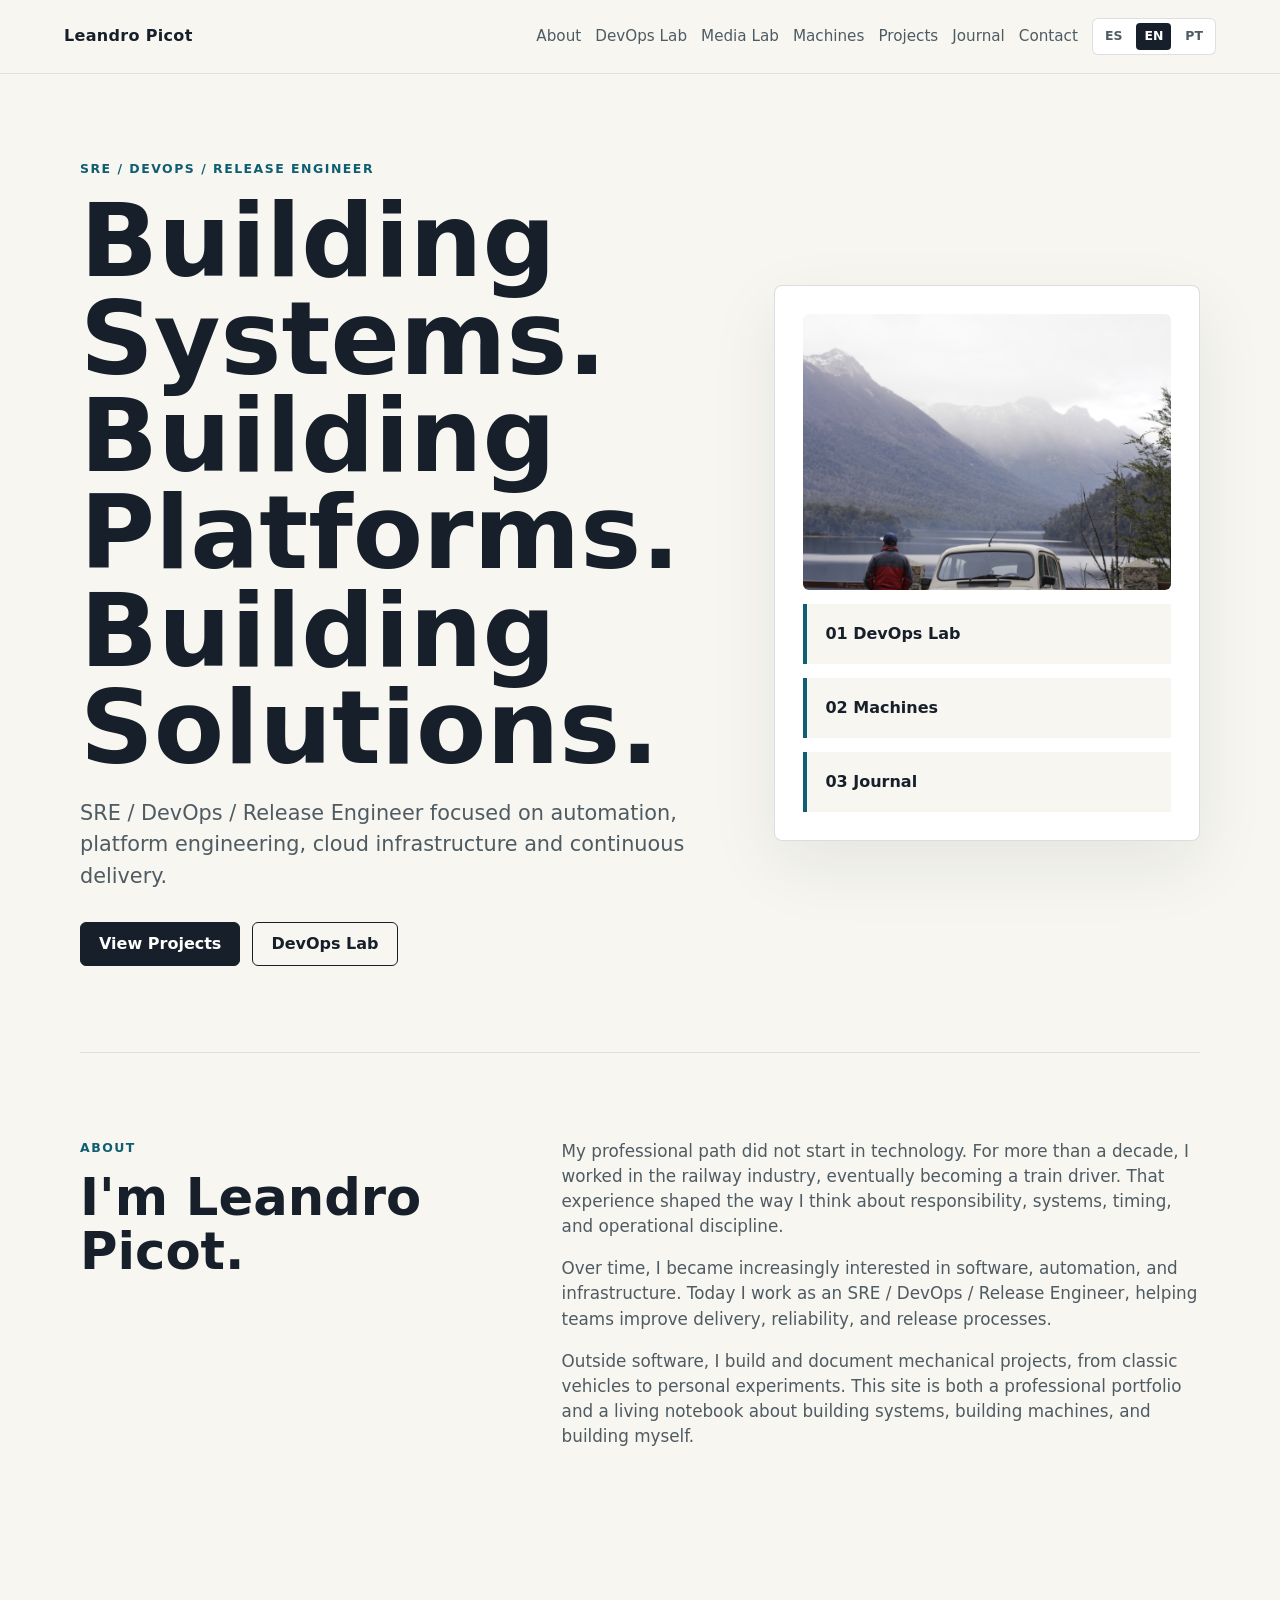
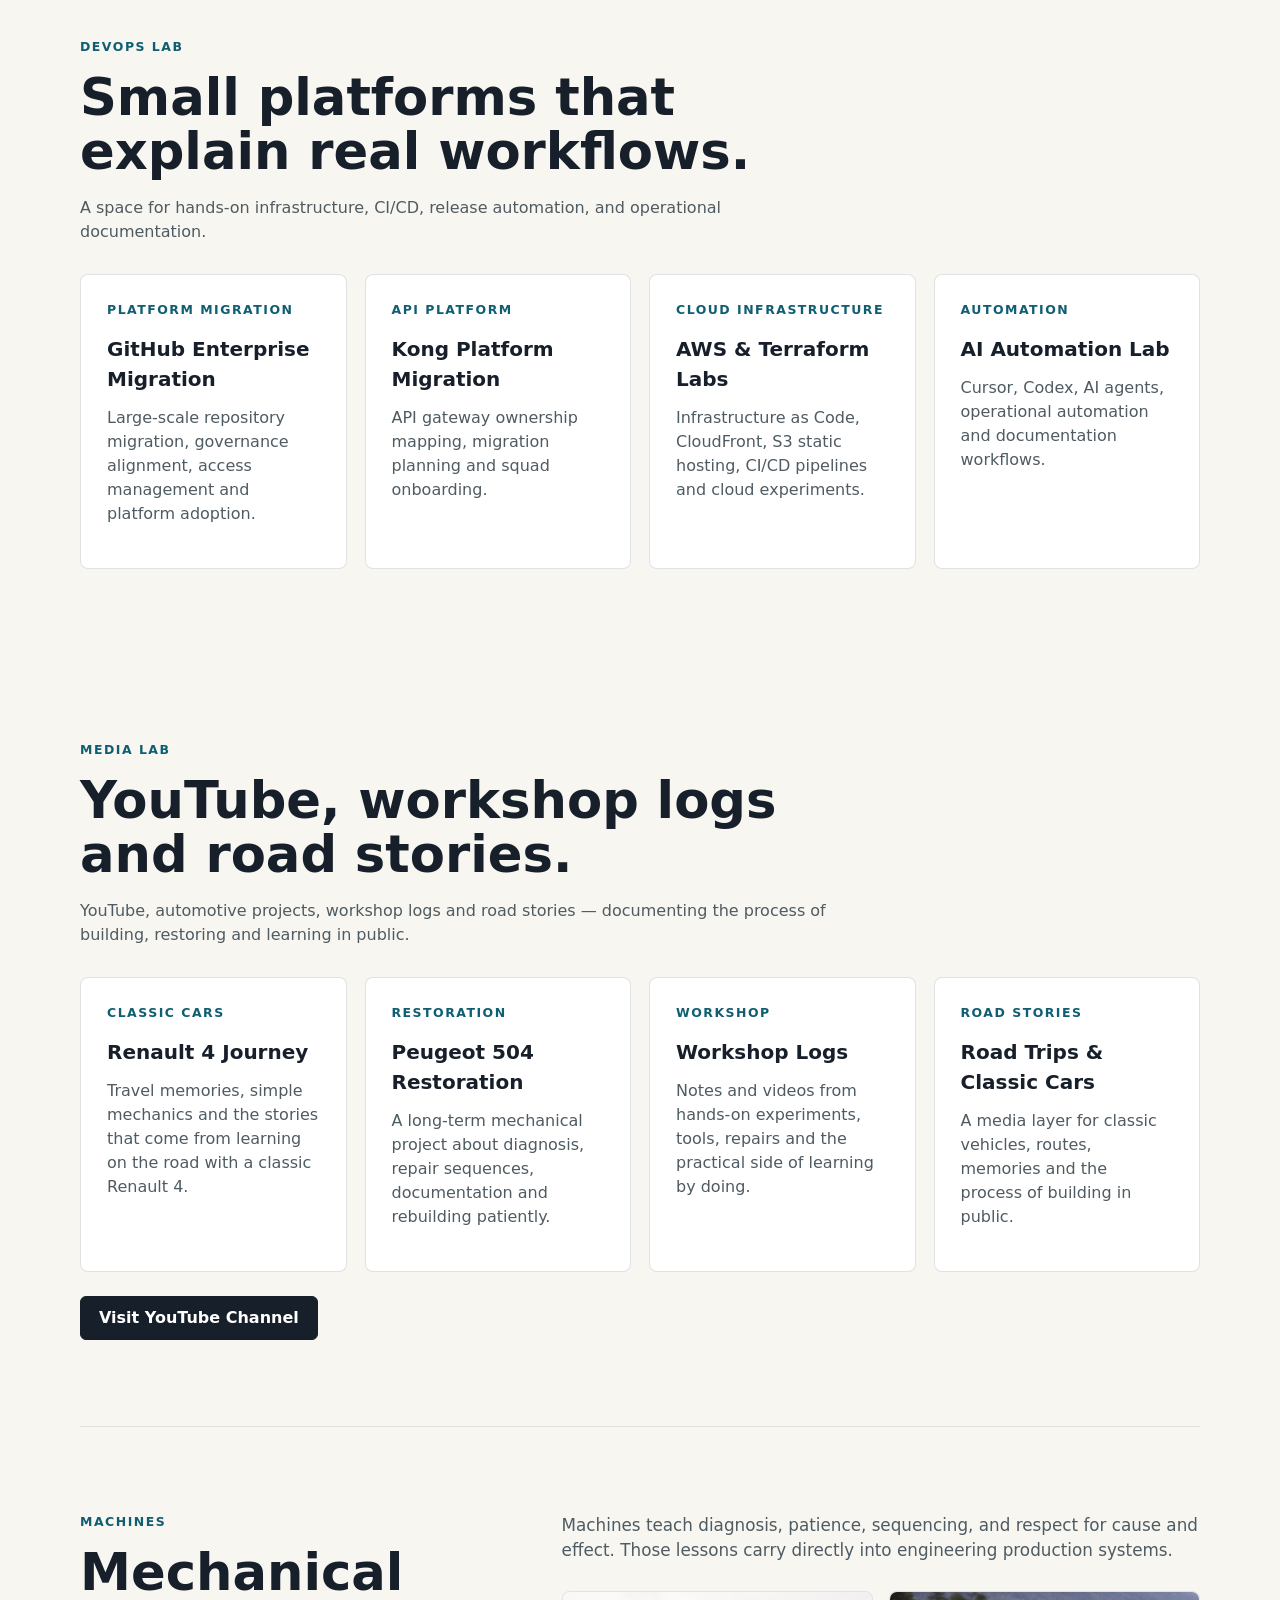
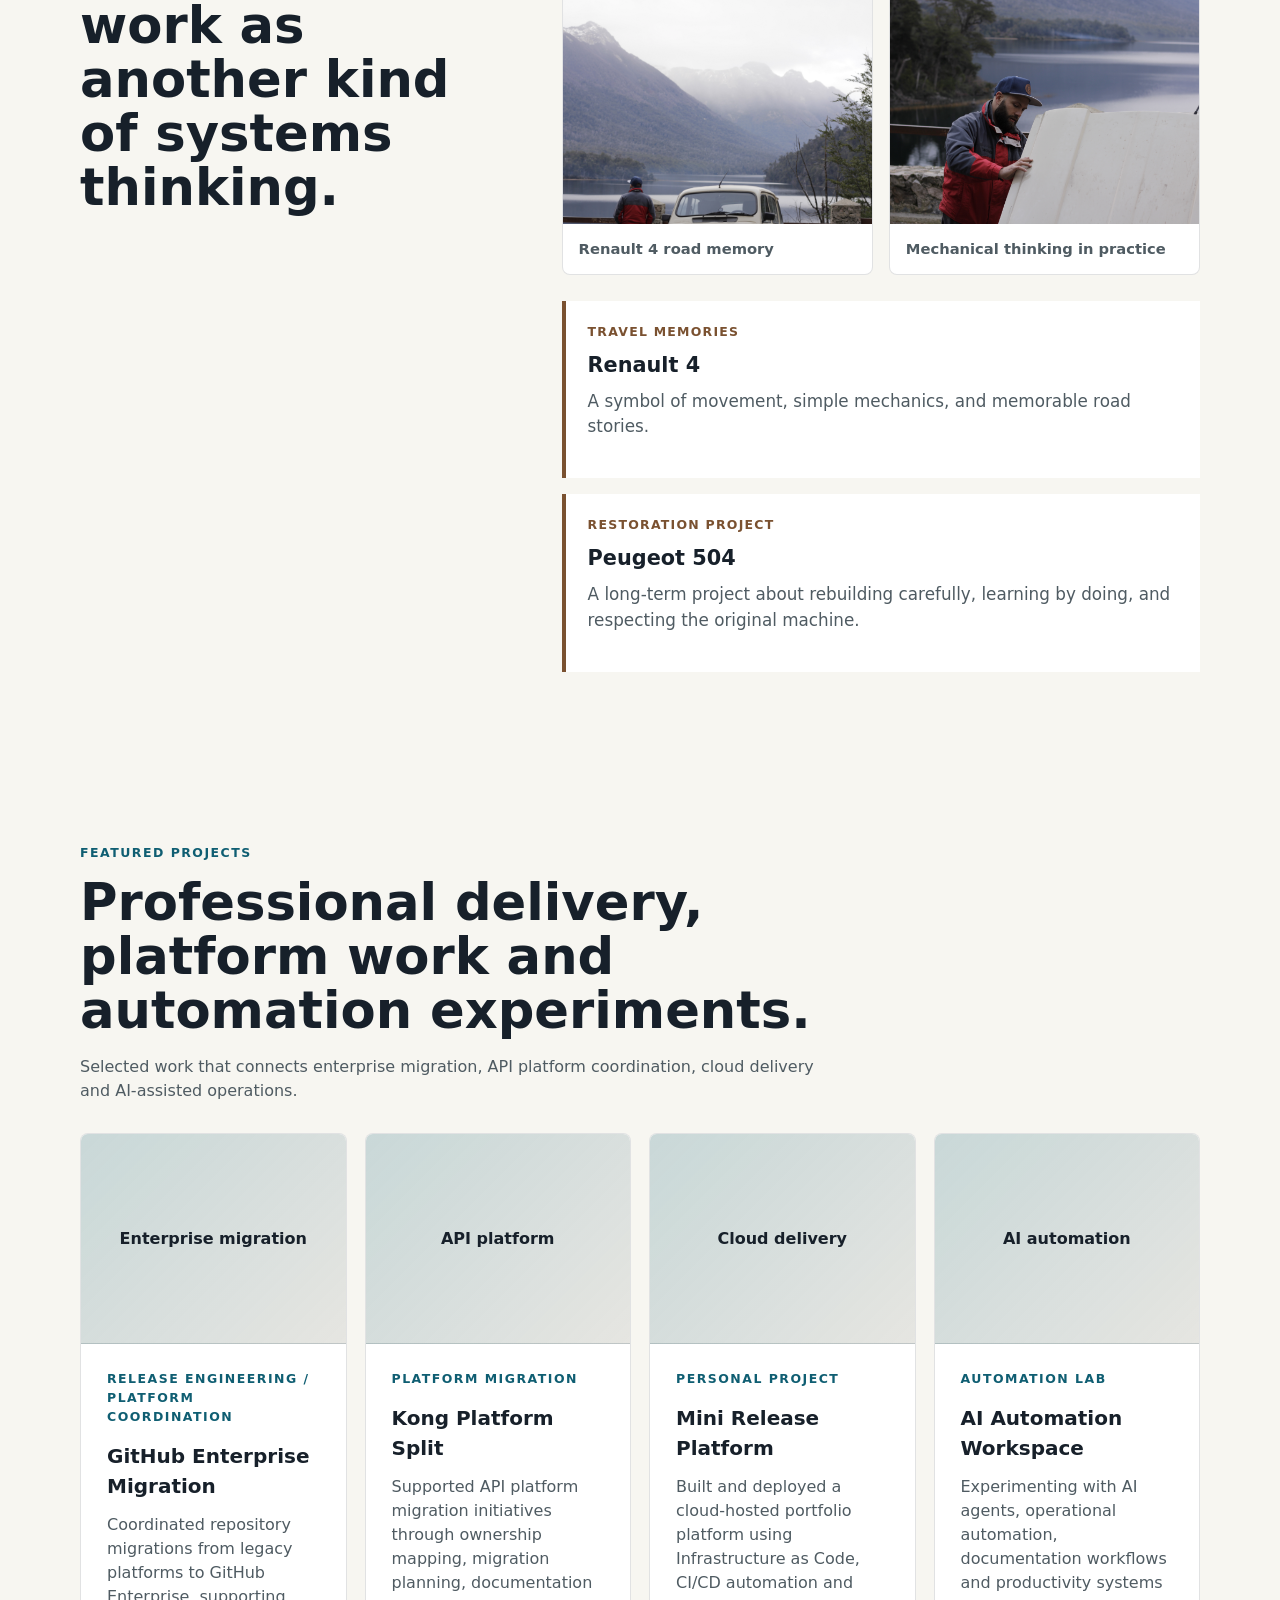
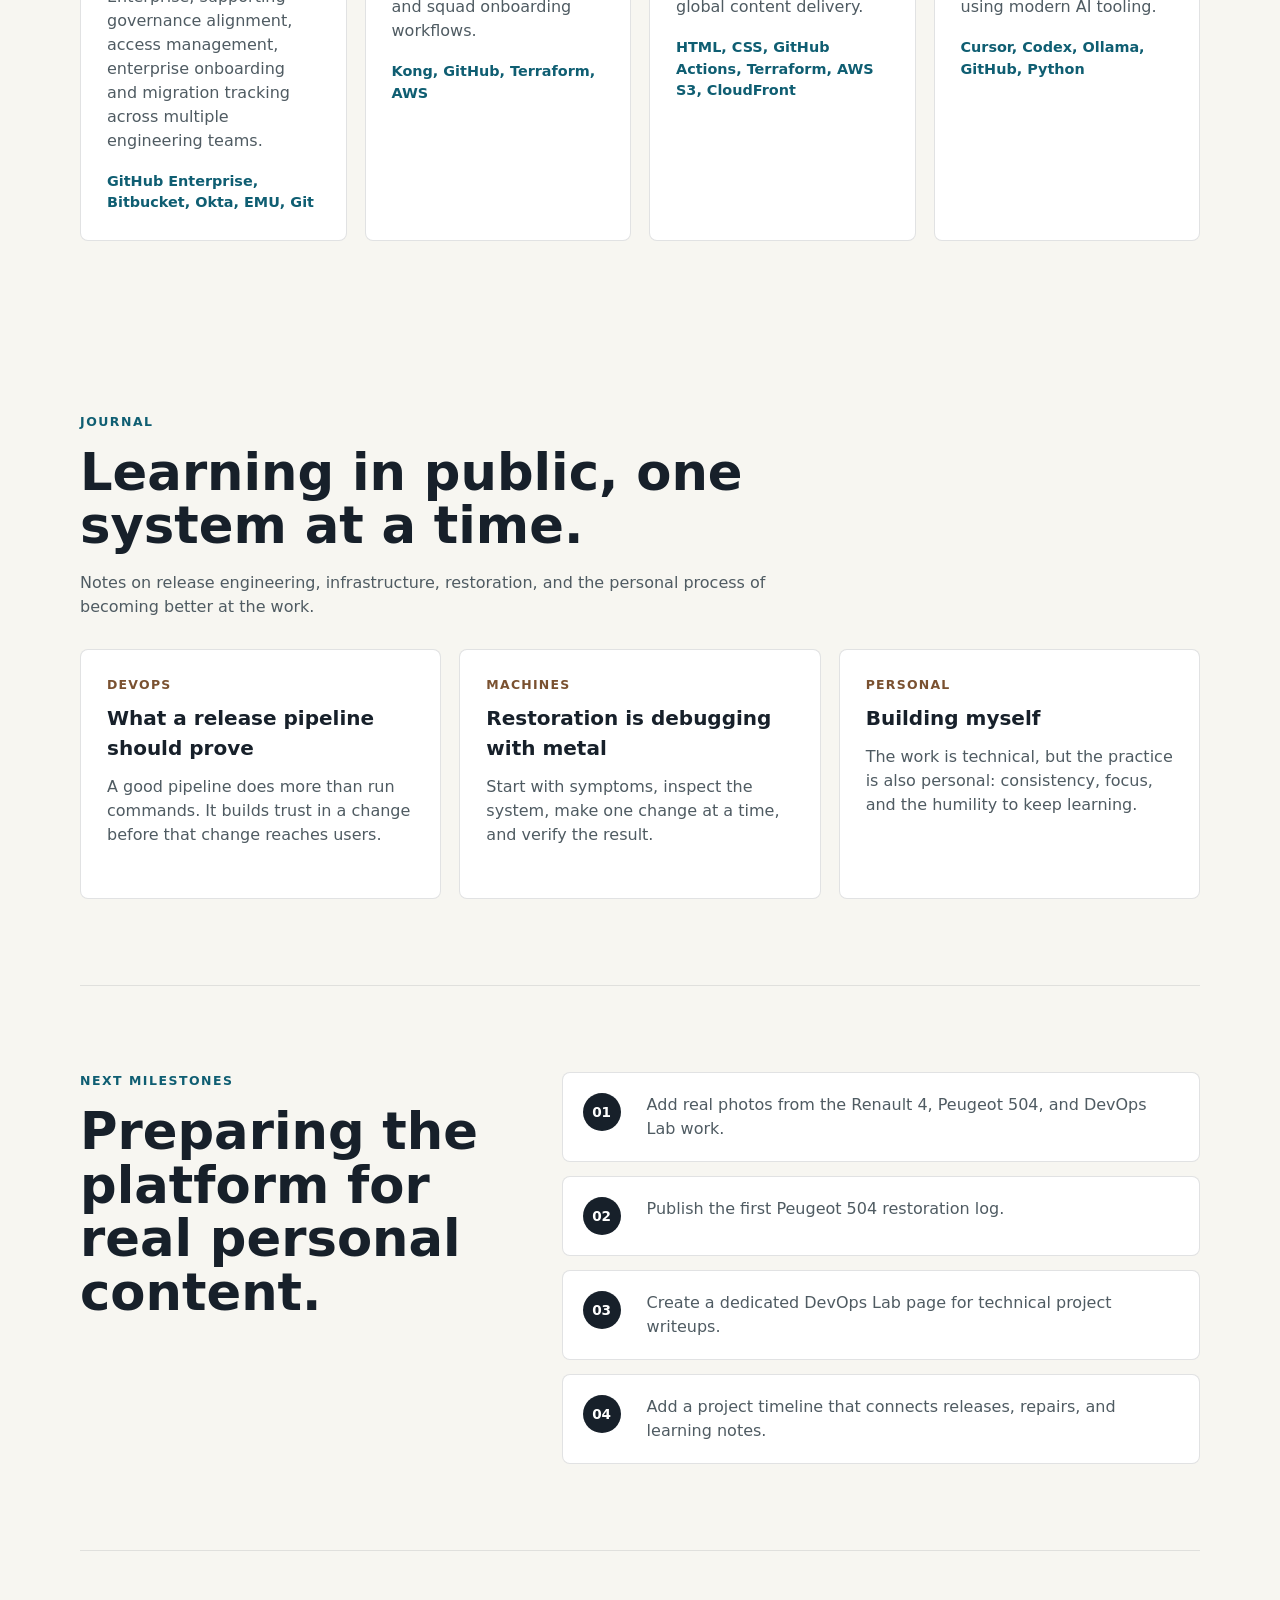
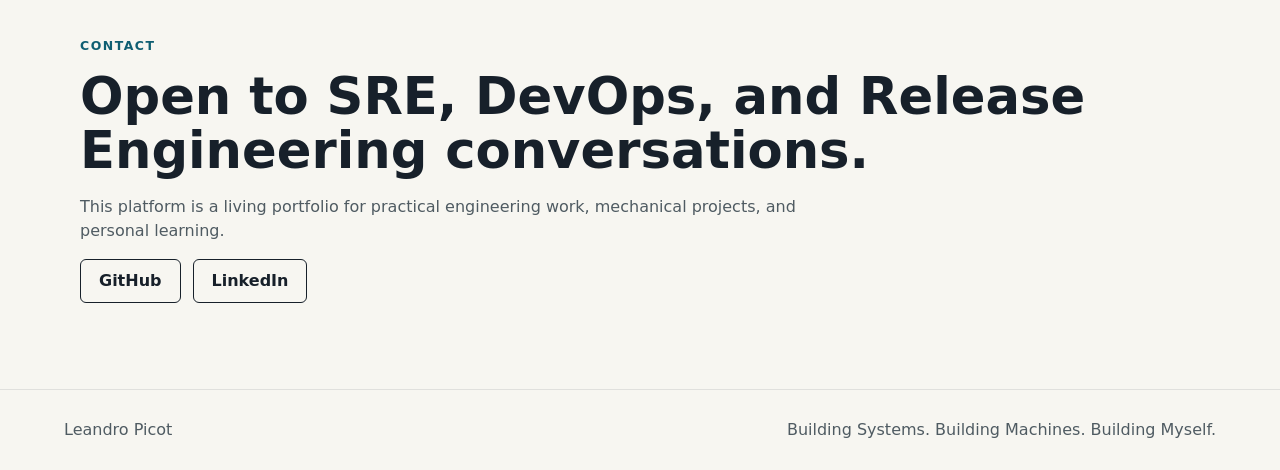
==== app/en/index.html @ 8c139e3b "feat: add static multilingual foundation" ====
<!doctype html>
<html lang="en">
  <head>
    <meta charset="utf-8">
    <meta name="viewport" content="width=device-width, initial-scale=1">
    <meta
      name="description"
      content="Personal platform for Leandro Picot, SRE / DevOps / Release Engineer."
    >
    <title>Leandro Picot | Building Systems. Building Machines. Building Myself.</title>
    <link rel="stylesheet" href="../styles.css">
  </head>
  <body>
    <header class="site-header">
      <a class="brand" href="#top">Leandro Picot</a>
      <nav class="nav" aria-label="Primary navigation">
        <a href="#about">About</a>
        <a href="#devops-lab">DevOps Lab</a>
        <a href="#media-lab">Media Lab</a>
        <a href="#machines">Machines</a>
        <a href="#featured-projects">Projects</a>
        <a href="#journal">Journal</a>
        <a href="#contact">Contact</a>
        <span class="language-switcher" aria-label="Language selector">
          <a href="../es/index.html" hreflang="es" lang="es">ES</a>
          <a href="../en/index.html" hreflang="en" lang="en" aria-current="page">EN</a>
          <a href="../pt/index.html" hreflang="pt" lang="pt">PT</a>
        </span>
      </nav>
    </header>

    <main id="top">
      <section class="hero section">
        <div class="hero-copy">
          <p class="eyebrow">SRE / DevOps / Release Engineer</p>
          <h1>
            Building Systems.<br>
            Building Platforms.<br>
            Building Solutions.
          </h1>
          <p class="hero-text">
            SRE / DevOps / Release Engineer focused on automation, platform
            engineering, cloud infrastructure and continuous delivery.
          </p>
          <div class="hero-actions">
            <a class="button primary" href="#featured-projects">View Projects</a>
            <a class="button secondary" href="#devops-lab">DevOps Lab</a>
          </div>
        </div>
        <aside class="hero-panel" aria-label="Platform focus">
          <img
            class="hero-image"
            src="../assets/images/espalda_lago.JPG"
            alt="Leandro looking at a lake during a Renault 4 travel memory"
          >
          <span>01 DevOps Lab</span>
          <span>02 Machines</span>
          <span>03 Journal</span>
        </aside>
      </section>

      <section id="about" class="section split">
        <div>
          <p class="eyebrow">About</p>
          <h2>I'm Leandro Picot.</h2>
        </div>
        <div class="section-body">
          <p>
            My professional path did not start in technology. For more than a
            decade, I worked in the railway industry, eventually becoming a
            train driver. That experience shaped the way I think about
            responsibility, systems, timing, and operational discipline.
          </p>
          <p>
            Over time, I became increasingly interested in software, automation,
            and infrastructure. Today I work as an SRE / DevOps / Release
            Engineer, helping teams improve delivery, reliability, and release
            processes.
          </p>
          <p>
            Outside software, I build and document mechanical projects, from
            classic vehicles to personal experiments. This site is both a
            professional portfolio and a living notebook about building systems,
            building machines, and building myself.
          </p>
        </div>
      </section>

      <section id="devops-lab" class="section">
        <div class="section-heading">
          <p class="eyebrow">DevOps Lab</p>
          <h2>Small platforms that explain real workflows.</h2>
          <p>
            A space for hands-on infrastructure, CI/CD, release automation, and
            operational documentation.
          </p>
        </div>
        <div class="cards">
          <article class="card">
            <p class="card-kicker">Platform migration</p>
            <h3>GitHub Enterprise Migration</h3>
            <p>
              Large-scale repository migration, governance alignment, access
              management and platform adoption.
            </p>
          </article>
          <article class="card">
            <p class="card-kicker">API platform</p>
            <h3>Kong Platform Migration</h3>
            <p>
              API gateway ownership mapping, migration planning and squad
              onboarding.
            </p>
          </article>
          <article class="card">
            <p class="card-kicker">Cloud infrastructure</p>
            <h3>AWS & Terraform Labs</h3>
            <p>
              Infrastructure as Code, CloudFront, S3 static hosting, CI/CD
              pipelines and cloud experiments.
            </p>
          </article>
          <article class="card">
            <p class="card-kicker">Automation</p>
            <h3>AI Automation Lab</h3>
            <p>
              Cursor, Codex, AI agents, operational automation and documentation
              workflows.
            </p>
          </article>
        </div>
      </section>

      <section id="media-lab" class="section">
        <div class="section-heading">
          <p class="eyebrow">Media Lab</p>
          <h2>YouTube, workshop logs and road stories.</h2>
          <p>
            YouTube, automotive projects, workshop logs and road stories —
            documenting the process of building, restoring and learning in
            public.
          </p>
        </div>
        <div class="cards">
          <article class="card">
            <p class="card-kicker">Classic cars</p>
            <h3>Renault 4 Journey</h3>
            <p>
              Travel memories, simple mechanics and the stories that come from
              learning on the road with a classic Renault 4.
            </p>
          </article>
          <article class="card">
            <p class="card-kicker">Restoration</p>
            <h3>Peugeot 504 Restoration</h3>
            <p>
              A long-term mechanical project about diagnosis, repair sequences,
              documentation and rebuilding patiently.
            </p>
          </article>
          <article class="card">
            <p class="card-kicker">Workshop</p>
            <h3>Workshop Logs</h3>
            <p>
              Notes and videos from hands-on experiments, tools, repairs and
              the practical side of learning by doing.
            </p>
          </article>
          <article class="card">
            <p class="card-kicker">Road stories</p>
            <h3>Road Trips & Classic Cars</h3>
            <p>
              A media layer for classic vehicles, routes, memories and the
              process of building in public.
            </p>
          </article>
        </div>
        <div class="section-actions">
          <a
            class="button primary"
            href="https://www.youtube.com/@kai2ensan"
            target="_blank"
            rel="noopener noreferrer"
          >
            Visit YouTube Channel
          </a>
        </div>
      </section>

      <section id="machines" class="section split">
        <div>
          <p class="eyebrow">Machines</p>
          <h2>Mechanical work as another kind of systems thinking.</h2>
        </div>
        <div class="section-body">
          <p>
            Machines teach diagnosis, patience, sequencing, and respect for
            cause and effect. Those lessons carry directly into engineering
            production systems.
          </p>
          <div class="machine-gallery" aria-label="Machine project images">
            <figure class="image-card">
              <img
                src="../assets/images/espalda_lago.JPG"
                alt="Renault 4 travel memory beside a lake"
              >
              <figcaption>Renault 4 road memory</figcaption>
            </figure>
            <figure class="image-card">
              <img
                src="../assets/images/capot_abierto.JPG"
                alt="Renault 4 with open hood during mechanical inspection"
              >
              <figcaption>Mechanical thinking in practice</figcaption>
            </figure>
          </div>
          <div class="timeline">
            <div>
              <span>Travel memories</span>
              <strong>Renault 4</strong>
              <p>
                A symbol of movement, simple mechanics, and memorable road
                stories.
              </p>
            </div>
            <div>
              <span>Restoration project</span>
              <strong>Peugeot 504</strong>
              <p>
                A long-term project about rebuilding carefully, learning by
                doing, and respecting the original machine.
              </p>
            </div>
          </div>
        </div>
      </section>

      <section id="featured-projects" class="section">
        <div class="section-heading">
          <p class="eyebrow">Featured Projects</p>
          <h2>Professional delivery, platform work and automation experiments.</h2>
          <p>
            Selected work that connects enterprise migration, API platform
            coordination, cloud delivery and AI-assisted operations.
          </p>
        </div>
        <div class="project-grid">
          <article class="project-card">
            <a class="project-link" href="../projects/github-enterprise-migration.html" aria-label="Read GitHub Enterprise Migration project details">
            <div
              class="image-placeholder devops-placeholder"
              role="img"
              aria-label="Placeholder image for GitHub Enterprise Migration project"
            >
              <span>Enterprise migration</span>
            </div>
            <div class="project-content">
              <p class="card-kicker">Release Engineering / Platform Coordination</p>
              <h3>GitHub Enterprise Migration</h3>
              <p>
                Coordinated repository migrations from legacy platforms to
                GitHub Enterprise, supporting governance alignment, access
                management, enterprise onboarding and migration tracking across
                multiple engineering teams.
              </p>
              <p class="tech-list">GitHub Enterprise, Bitbucket, Okta, EMU, Git</p>
            </div>
            </a>
          </article>

          <article class="project-card">
            <a class="project-link" href="../projects/kong-platform-split.html" aria-label="Read Kong Platform Split project details">
            <div
              class="image-placeholder devops-placeholder"
              role="img"
              aria-label="Placeholder image for Kong Platform Split project"
            >
              <span>API platform</span>
            </div>
            <div class="project-content">
              <p class="card-kicker">Platform Migration</p>
              <h3>Kong Platform Split</h3>
              <p>
                Supported API platform migration initiatives through ownership
                mapping, migration planning, documentation and squad onboarding
                workflows.
              </p>
              <p class="tech-list">Kong, GitHub, Terraform, AWS</p>
            </div>
            </a>
          </article>

          <article class="project-card">
            <a class="project-link" href="../projects/mini-release-platform.html" aria-label="Read Mini Release Platform project details">
            <div
              class="image-placeholder devops-placeholder"
              role="img"
              aria-label="Placeholder image for Mini Release Platform project"
            >
              <span>Cloud delivery</span>
            </div>
            <div class="project-content">
              <p class="card-kicker">Personal Project</p>
              <h3>Mini Release Platform</h3>
              <p>
                Built and deployed a cloud-hosted portfolio platform using
                Infrastructure as Code, CI/CD automation and global content
                delivery.
              </p>
              <p class="tech-list">HTML, CSS, GitHub Actions, Terraform, AWS S3, CloudFront</p>
            </div>
            </a>
          </article>

          <article class="project-card">
            <a class="project-link" href="../projects/ai-automation-workspace.html" aria-label="Read AI Automation Workspace project details">
            <div
              class="image-placeholder devops-placeholder"
              role="img"
              aria-label="Placeholder image for AI Automation Workspace project"
            >
              <span>AI automation</span>
            </div>
            <div class="project-content">
              <p class="card-kicker">Automation Lab</p>
              <h3>AI Automation Workspace</h3>
              <p>
                Experimenting with AI agents, operational automation,
                documentation workflows and productivity systems using modern AI
                tooling.
              </p>
              <p class="tech-list">Cursor, Codex, Ollama, GitHub, Python</p>
            </div>
            </a>
          </article>
        </div>
      </section>

      <section id="journal" class="section">
        <div class="section-heading">
          <p class="eyebrow">Journal</p>
          <h2>Learning in public, one system at a time.</h2>
          <p>
            Notes on release engineering, infrastructure, restoration, and the
            personal process of becoming better at the work.
          </p>
        </div>
        <div class="journal-grid">
          <article>
            <span>DevOps</span>
            <h3>What a release pipeline should prove</h3>
            <p>
              A good pipeline does more than run commands. It builds trust in a
              change before that change reaches users.
            </p>
          </article>
          <article>
            <span>Machines</span>
            <h3>Restoration is debugging with metal</h3>
            <p>
              Start with symptoms, inspect the system, make one change at a
              time, and verify the result.
            </p>
          </article>
          <article>
            <span>Personal</span>
            <h3>Building myself</h3>
            <p>
              The work is technical, but the practice is also personal:
              consistency, focus, and the humility to keep learning.
            </p>
          </article>
        </div>
      </section>

      <section id="next-milestones" class="section split">
        <div>
          <p class="eyebrow">Next Milestones</p>
          <h2>Preparing the platform for real personal content.</h2>
        </div>
        <div class="milestone-list">
          <div>
            <span>01</span>
            <p>Add real photos from the Renault 4, Peugeot 504, and DevOps Lab work.</p>
          </div>
          <div>
            <span>02</span>
            <p>Publish the first Peugeot 504 restoration log.</p>
          </div>
          <div>
            <span>03</span>
            <p>Create a dedicated DevOps Lab page for technical project writeups.</p>
          </div>
          <div>
            <span>04</span>
            <p>Add a project timeline that connects releases, repairs, and learning notes.</p>
          </div>
        </div>
      </section>

      <section id="contact" class="section contact">
        <p class="eyebrow">Contact</p>
        <h2>Open to SRE, DevOps, and Release Engineering conversations.</h2>
        <p>
          This platform is a living portfolio for practical engineering work,
          mechanical projects, and personal learning.
        </p>
        <div class="contact-links">
          <a href="https://github.com/LeandroPicot" rel="noreferrer">GitHub</a>
          <a href="https://www.linkedin.com/in/leandropicot/" rel="noreferrer">LinkedIn</a>
        </div>
      </section>
    </main>

    <footer class="footer">
      <span>Leandro Picot</span>
      <span>Building Systems. Building Machines. Building Myself.</span>
    </footer>
  </body>
</html>
---- app/styles.css ----
:root {
  color: #17202a;
  background: #f7f6f1;
  font-family:
    Inter, ui-sans-serif, system-ui, -apple-system, BlinkMacSystemFont, "Segoe UI",
    sans-serif;
  line-height: 1.5;
  text-rendering: optimizeLegibility;
}

* {
  box-sizing: border-box;
}

html {
  scroll-behavior: smooth;
}

body {
  margin: 0;
  background: #f7f6f1;
  color: #17202a;
}

a {
  color: inherit;
  text-decoration: none;
}

p,
h1,
h2,
h3 {
  margin-top: 0;
}

p {
  color: #4f5b62;
}

.site-header {
  position: sticky;
  top: 0;
  z-index: 10;
  display: flex;
  align-items: center;
  justify-content: space-between;
  gap: 24px;
  padding: 18px clamp(20px, 5vw, 72px);
  border-bottom: 1px solid rgba(23, 32, 42, 0.1);
  background: rgba(247, 246, 241, 0.94);
  backdrop-filter: blur(14px);
}

.brand {
  font-weight: 800;
  letter-spacing: 0.02em;
}

.nav {
  display: flex;
  flex-wrap: wrap;
  align-items: center;
  justify-content: flex-end;
  gap: 14px;
  color: #4f5b62;
  font-size: 0.95rem;
}

.nav a:hover,
.contact-links a:hover {
  color: #0f5e72;
}

.language-switcher {
  display: inline-flex;
  gap: 6px;
  padding: 4px;
  border: 1px solid rgba(23, 32, 42, 0.14);
  border-radius: 6px;
  background: #ffffff;
}

.language-switcher a {
  padding: 4px 8px;
  border-radius: 4px;
  font-size: 0.78rem;
  font-weight: 800;
}

.language-switcher a[aria-current="page"] {
  background: #17202a;
  color: #ffffff;
}

.section {
  width: min(1120px, calc(100% - 40px));
  margin: 0 auto;
  padding: 86px 0;
}

.hero {
  min-height: calc(100vh - 68px);
  display: grid;
  grid-template-columns: minmax(0, 1.2fr) minmax(280px, 0.8fr);
  align-items: center;
  gap: 56px;
}

.eyebrow,
.card-kicker {
  margin-bottom: 14px;
  color: #0f5e72;
  font-size: 0.78rem;
  font-weight: 800;
  letter-spacing: 0.12em;
  text-transform: uppercase;
}

h1 {
  max-width: 780px;
  margin-bottom: 22px;
  font-size: clamp(3rem, 8vw, 6.6rem);
  line-height: 0.95;
}

h2 {
  margin-bottom: 18px;
  font-size: clamp(2rem, 4vw, 3.2rem);
  line-height: 1.05;
}

h3 {
  margin-bottom: 12px;
  font-size: 1.25rem;
}

.hero-text {
  max-width: 650px;
  margin-bottom: 30px;
  font-size: clamp(1.05rem, 2vw, 1.3rem);
}

.hero-actions,
.contact-links {
  display: flex;
  flex-wrap: wrap;
  gap: 12px;
}

.button,
.contact-links a {
  display: inline-flex;
  align-items: center;
  justify-content: center;
  min-height: 44px;
  padding: 0 18px;
  border: 1px solid #17202a;
  border-radius: 6px;
  font-weight: 700;
}

.button.primary {
  background: #17202a;
  color: #ffffff;
}

.button.secondary,
.contact-links a {
  background: transparent;
}

.hero-panel {
  display: grid;
  gap: 14px;
  padding: 28px;
  border: 1px solid rgba(23, 32, 42, 0.15);
  border-radius: 8px;
  background: #ffffff;
  box-shadow: 0 24px 70px rgba(23, 32, 42, 0.08);
}

.hero-image {
  width: 100%;
  aspect-ratio: 4 / 3;
  display: block;
  border-radius: 6px;
  object-fit: cover;
}

.hero-panel span {
  padding: 18px;
  border-left: 4px solid #0f5e72;
  background: #f7f6f1;
  font-weight: 800;
}

.split {
  display: grid;
  grid-template-columns: minmax(220px, 0.8fr) minmax(0, 1.2fr);
  gap: 56px;
  border-top: 1px solid rgba(23, 32, 42, 0.1);
}

.section-body {
  font-size: 1.05rem;
}

.section-heading {
  max-width: 760px;
  margin-bottom: 30px;
}

.section-actions {
  margin-top: 24px;
}

.placeholder-note {
  max-width: 760px;
  padding: 26px;
  border: 1px solid rgba(23, 32, 42, 0.13);
  border-radius: 8px;
  background: #ffffff;
}

.cards,
.journal-grid,
.project-grid {
  display: grid;
  grid-template-columns: repeat(auto-fit, minmax(240px, 1fr));
  gap: 18px;
}

.card,
.journal-grid article,
.project-card {
  min-height: 250px;
  border: 1px solid rgba(23, 32, 42, 0.13);
  border-radius: 8px;
  background: #ffffff;
  overflow: hidden;
}

.card,
.journal-grid article {
  padding: 26px;
}

.image-placeholder {
  min-height: 190px;
  display: grid;
  place-items: center;
  padding: 24px;
  border: 1px solid rgba(23, 32, 42, 0.12);
  border-radius: 8px;
  background:
    linear-gradient(135deg, rgba(15, 94, 114, 0.16), rgba(122, 81, 48, 0.12)),
    #f7f6f1;
  color: #17202a;
  font-weight: 800;
  text-align: center;
}

.card .image-placeholder {
  min-height: 150px;
  margin-bottom: 24px;
}

.devops-placeholder {
  background:
    linear-gradient(135deg, rgba(15, 94, 114, 0.2), rgba(23, 32, 42, 0.08)),
    #f7f6f1;
}

.renault-placeholder {
  background:
    linear-gradient(135deg, rgba(122, 81, 48, 0.2), rgba(247, 246, 241, 0.8)),
    #ffffff;
}

.peugeot-placeholder {
  background:
    linear-gradient(135deg, rgba(23, 32, 42, 0.16), rgba(15, 94, 114, 0.1)),
    #ffffff;
}

.machine-gallery {
  display: grid;
  grid-template-columns: repeat(2, minmax(0, 1fr));
  gap: 16px;
  margin-top: 28px;
}

.image-card {
  margin: 0;
  overflow: hidden;
  border: 1px solid rgba(23, 32, 42, 0.13);
  border-radius: 8px;
  background: #ffffff;
}

.image-card img,
.project-image {
  width: 100%;
  display: block;
  object-fit: cover;
}

.image-card img {
  aspect-ratio: 4 / 3;
}

.image-card figcaption {
  padding: 14px 16px;
  color: #4f5b62;
  font-size: 0.92rem;
  font-weight: 700;
}

.project-card {
  display: flex;
  flex-direction: column;
}

.project-link {
  display: flex;
  flex: 1;
  flex-direction: column;
}

.project-link:focus-visible {
  outline: 3px solid #0f5e72;
  outline-offset: 4px;
}

.project-card .image-placeholder {
  min-height: 210px;
  border: 0;
  border-bottom: 1px solid rgba(23, 32, 42, 0.13);
  border-radius: 0;
}

.project-image {
  aspect-ratio: 16 / 10;
  border-bottom: 1px solid rgba(23, 32, 42, 0.13);
}

.project-content {
  padding: 26px;
}

.tech-list {
  margin: 18px 0 0;
  color: #0f5e72;
  font-size: 0.9rem;
  font-weight: 800;
}

.project-hero {
  padding-top: 110px;
  border-bottom: 1px solid rgba(23, 32, 42, 0.1);
}

.project-detail {
  display: grid;
  grid-template-columns: repeat(2, minmax(0, 1fr));
  gap: 18px;
}

.project-detail article {
  padding: 26px;
  border: 1px solid rgba(23, 32, 42, 0.13);
  border-radius: 8px;
  background: #ffffff;
}

.project-detail ul {
  margin: 0;
  padding-left: 20px;
  color: #4f5b62;
}

.project-detail li {
  margin-bottom: 10px;
}

.timeline {
  display: grid;
  gap: 16px;
  margin-top: 26px;
}

.timeline div {
  padding: 22px;
  border-left: 4px solid #7a5130;
  background: #ffffff;
}

.timeline span,
.journal-grid span {
  display: block;
  margin-bottom: 8px;
  color: #7a5130;
  font-size: 0.78rem;
  font-weight: 800;
  letter-spacing: 0.1em;
  text-transform: uppercase;
}

.timeline strong {
  display: block;
  margin-bottom: 8px;
  font-size: 1.3rem;
}

.milestone-list {
  display: grid;
  gap: 14px;
}

.milestone-list div {
  display: grid;
  grid-template-columns: 48px minmax(0, 1fr);
  gap: 16px;
  align-items: start;
  padding: 20px;
  border: 1px solid rgba(23, 32, 42, 0.13);
  border-radius: 8px;
  background: #ffffff;
}

.milestone-list span {
  display: grid;
  place-items: center;
  width: 38px;
  height: 38px;
  border-radius: 50%;
  background: #17202a;
  color: #ffffff;
  font-size: 0.85rem;
  font-weight: 800;
}

.milestone-list p {
  margin-bottom: 0;
}

.contact {
  border-top: 1px solid rgba(23, 32, 42, 0.1);
  text-align: left;
}

.contact p {
  max-width: 720px;
}

.footer {
  display: flex;
  flex-wrap: wrap;
  justify-content: space-between;
  gap: 12px;
  padding: 28px clamp(20px, 5vw, 72px);
  border-top: 1px solid rgba(23, 32, 42, 0.1);
  color: #4f5b62;
}

@media (max-width: 820px) {
  .site-header {
    align-items: flex-start;
    flex-direction: column;
  }

  .nav {
    justify-content: flex-start;
  }

  .hero,
  .split,
  .cards,
  .journal-grid,
  .project-grid,
  .project-detail,
  .machine-gallery {
    grid-template-columns: 1fr;
  }

  .hero {
    min-height: auto;
    padding-top: 64px;
  }

  .section {
    padding: 64px 0;
  }
}

@media (max-width: 520px) {
  .section {
    width: min(100% - 28px, 1120px);
  }

  .hero-actions,
  .contact-links {
    flex-direction: column;
  }

  .button,
  .contact-links a {
    width: 100%;
  }
}
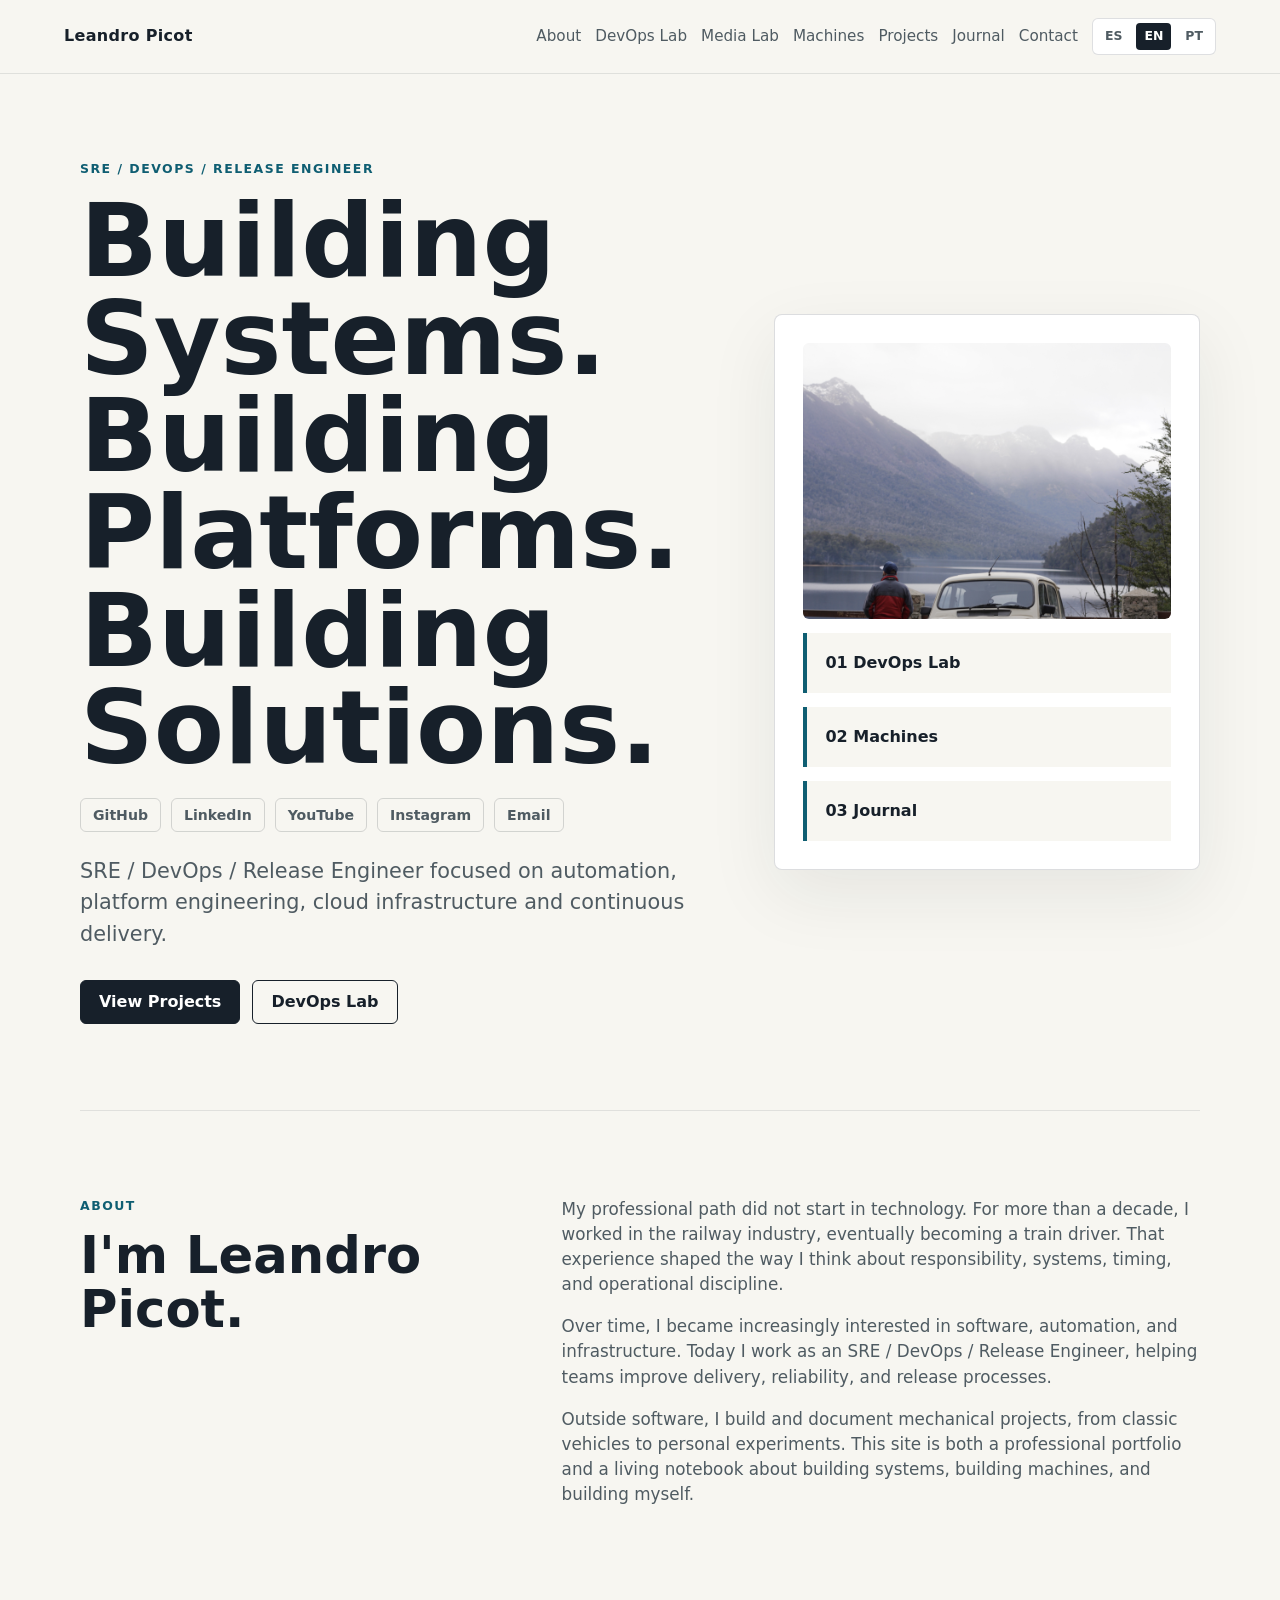
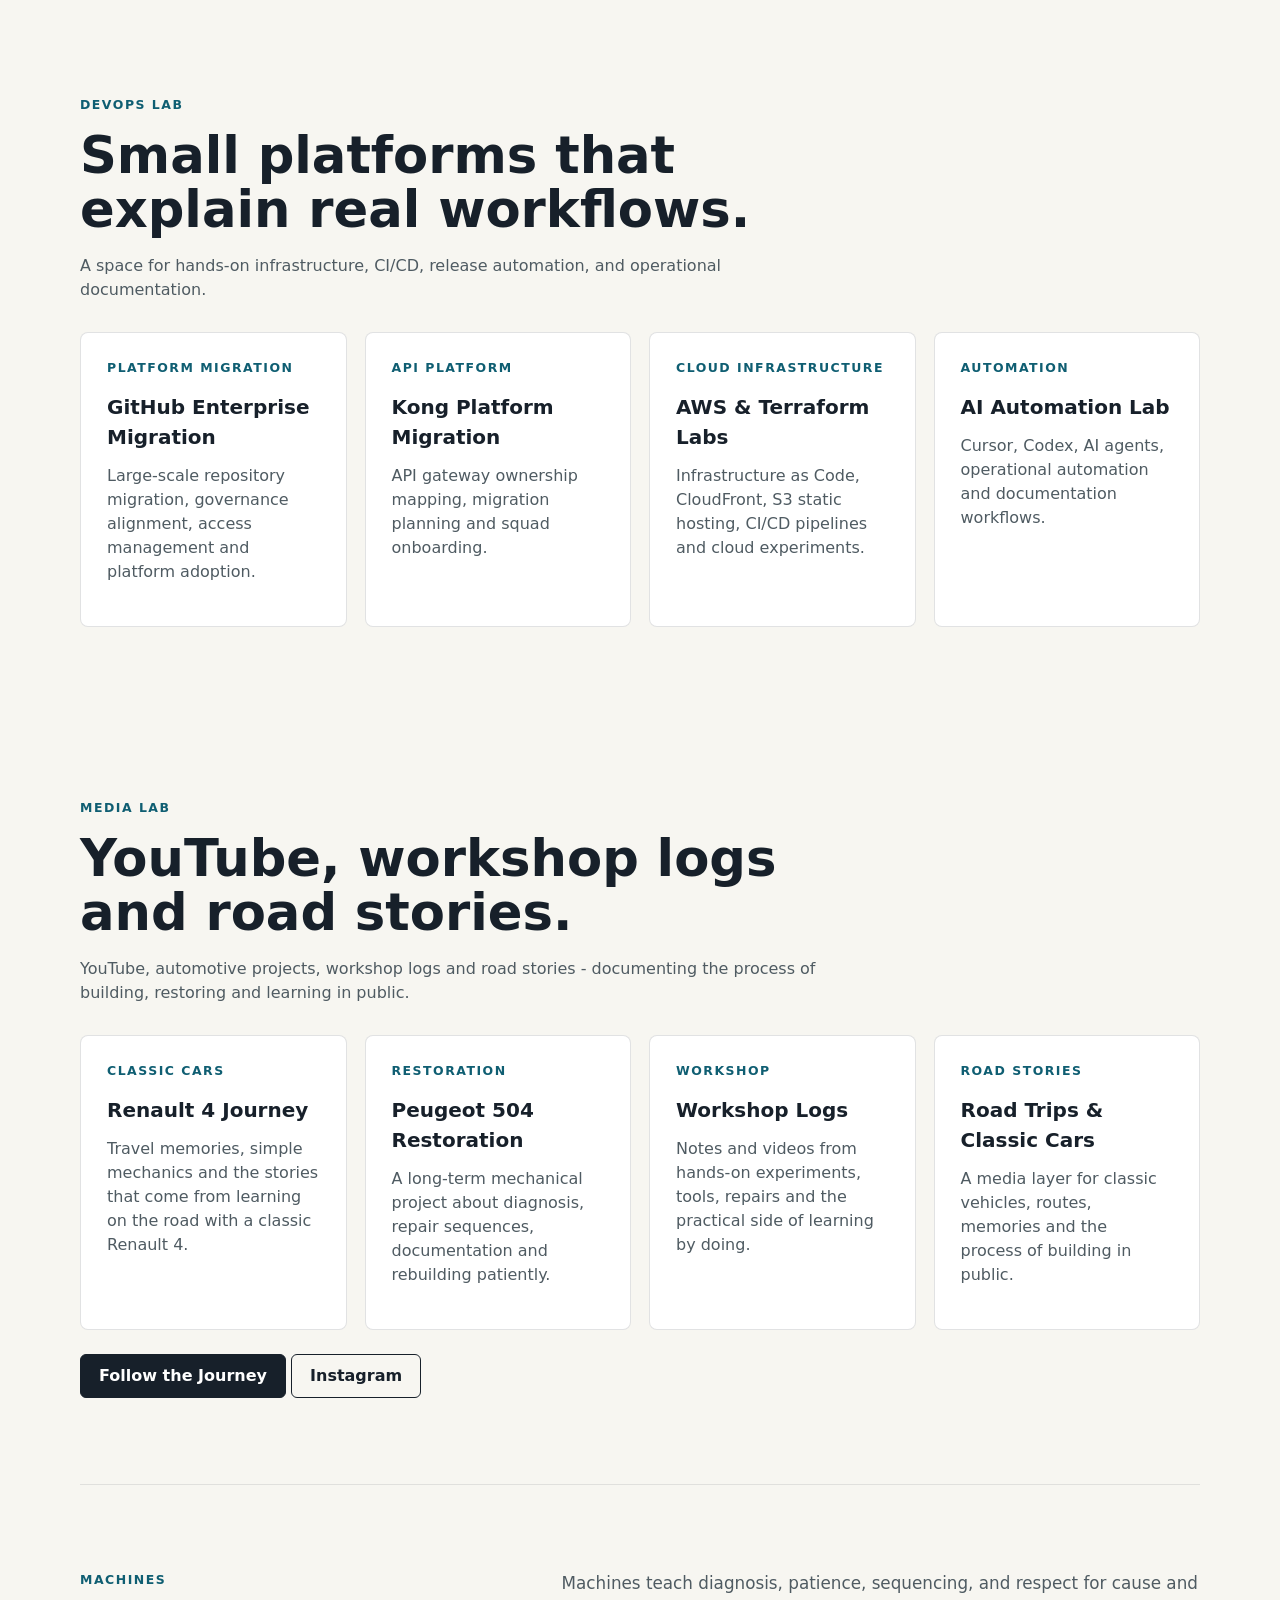
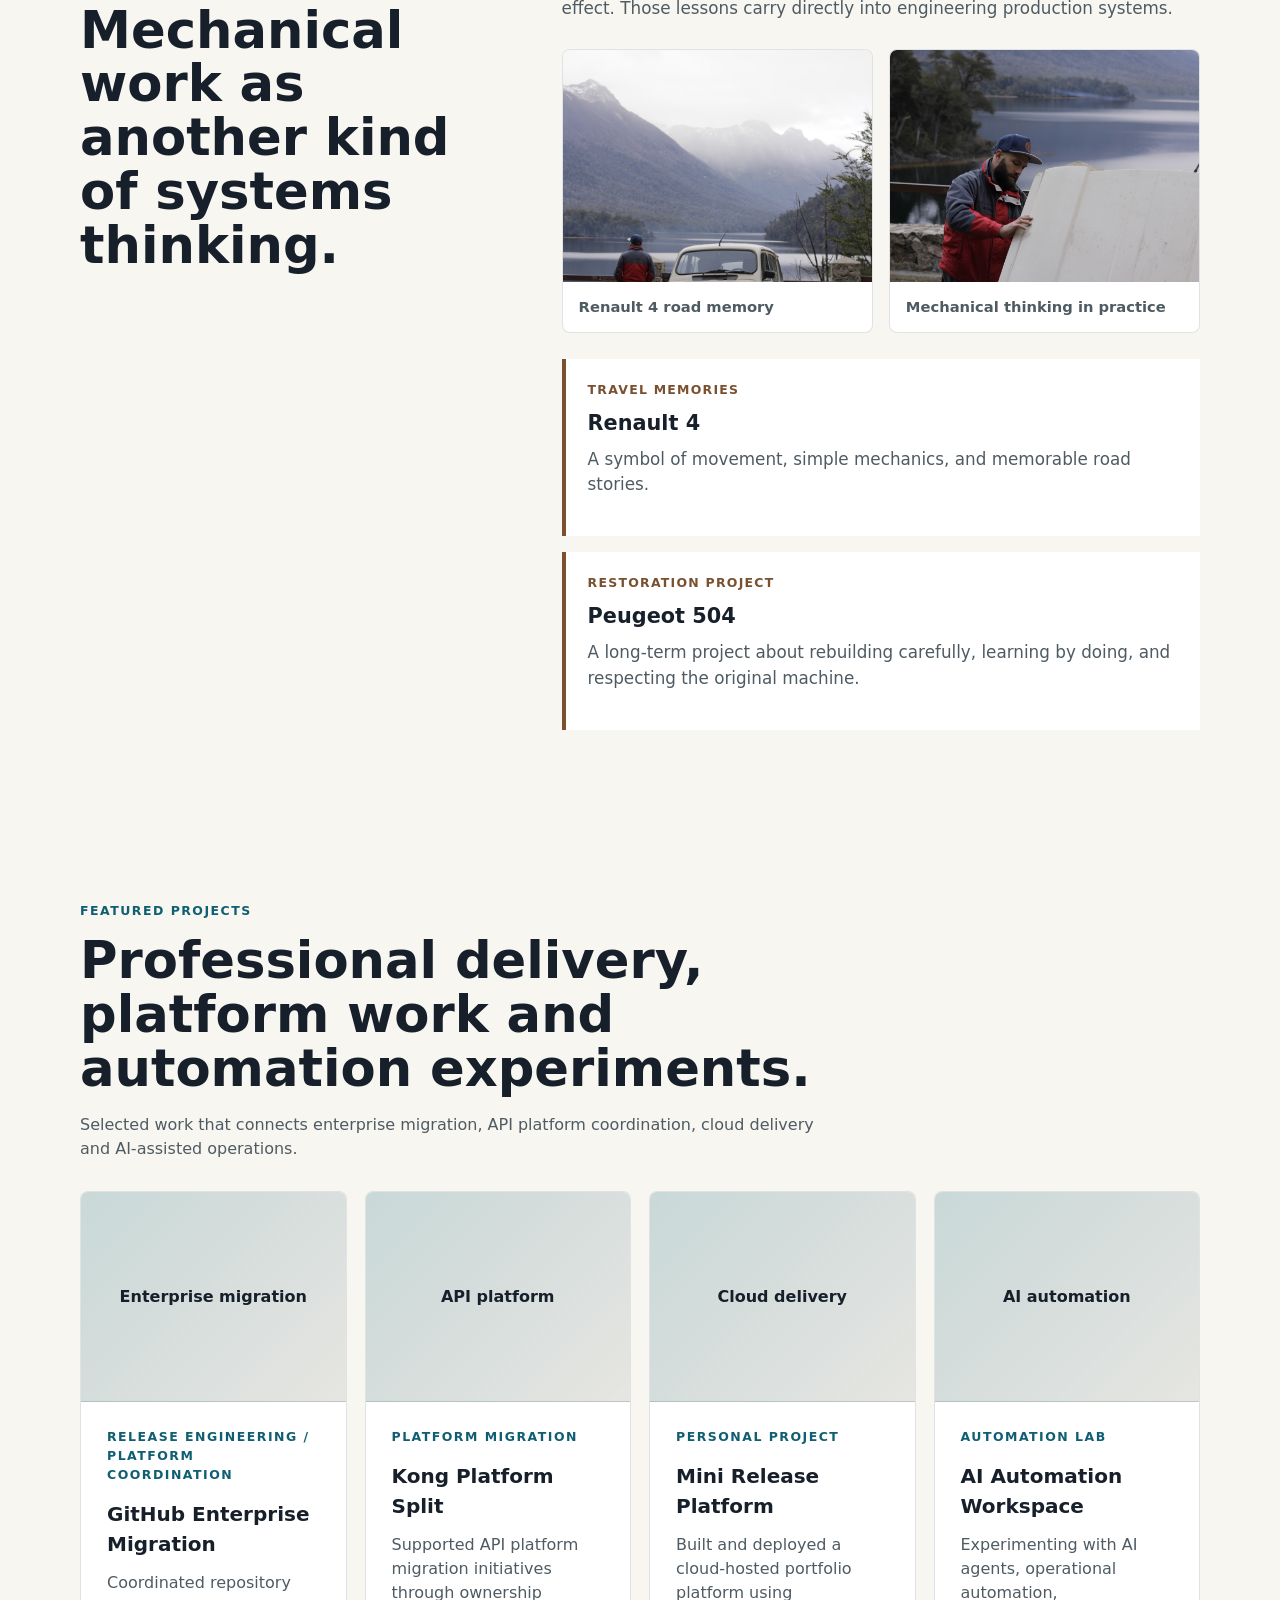
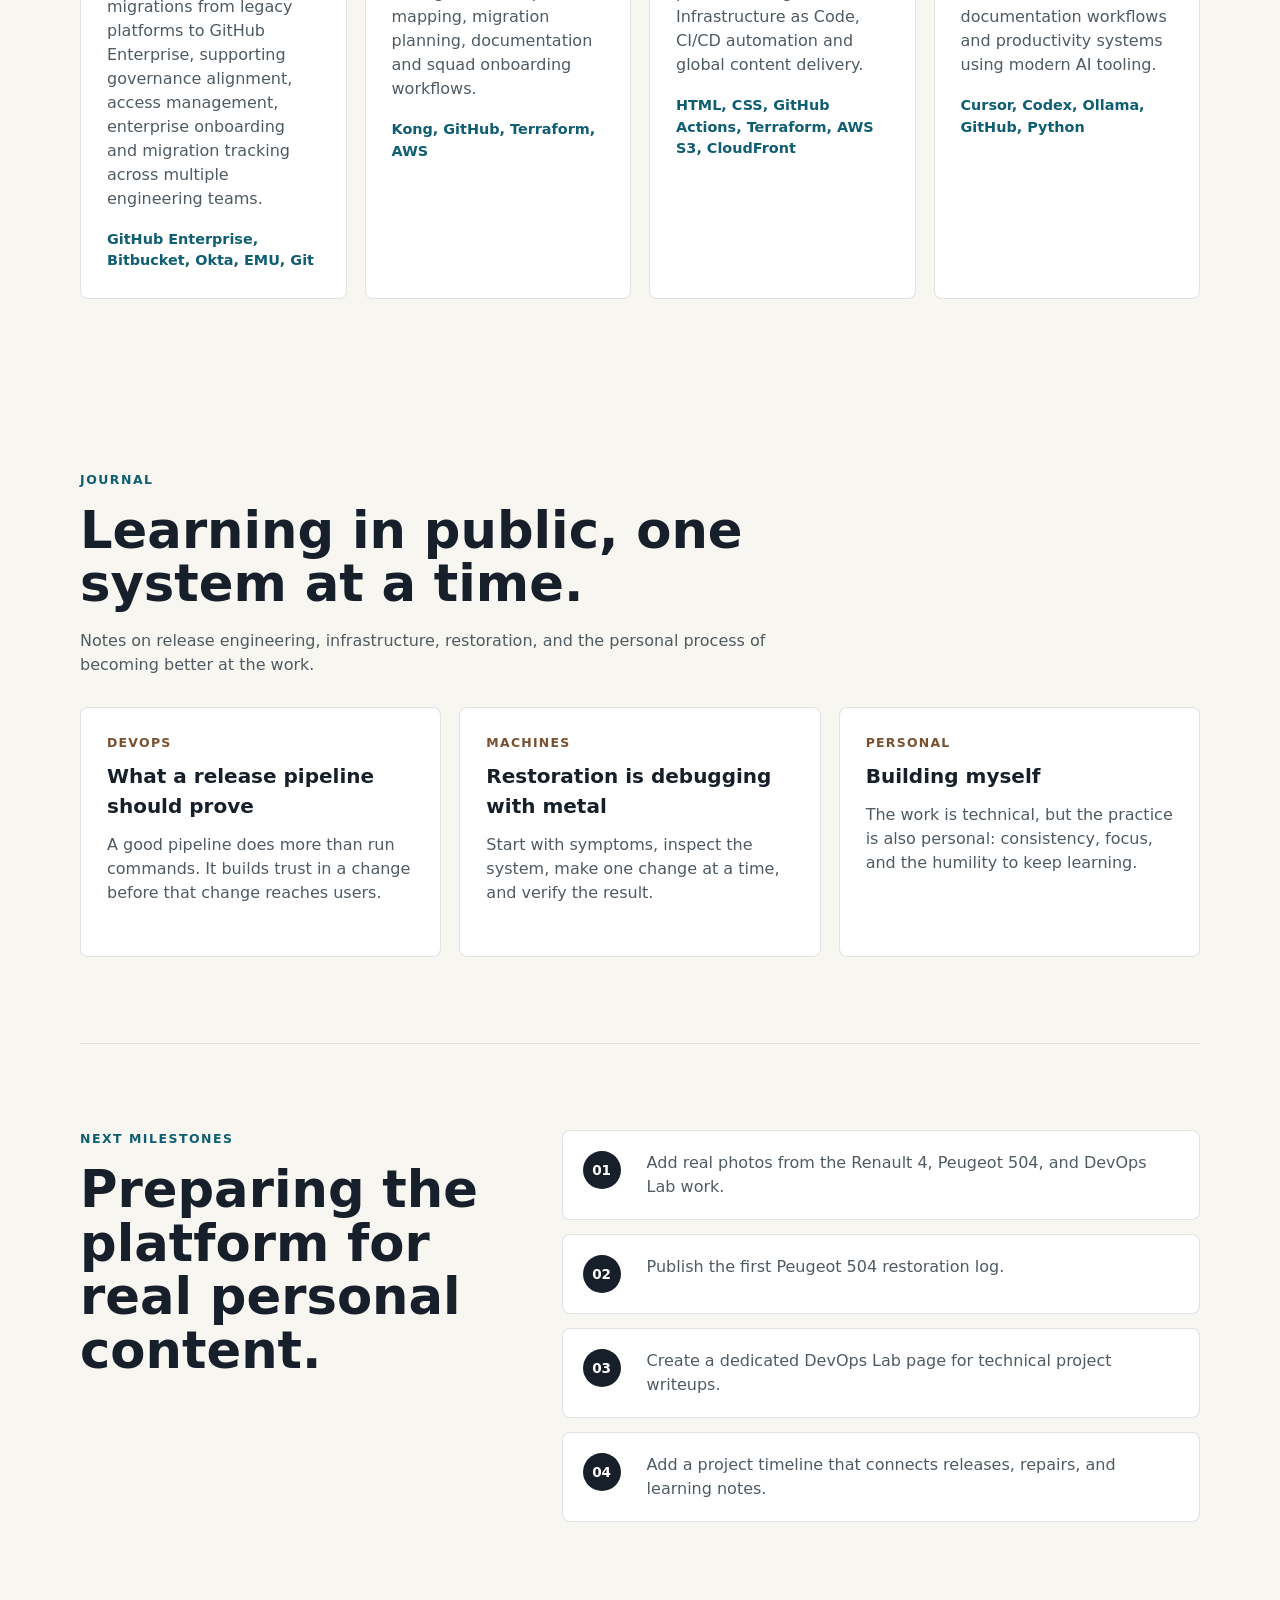
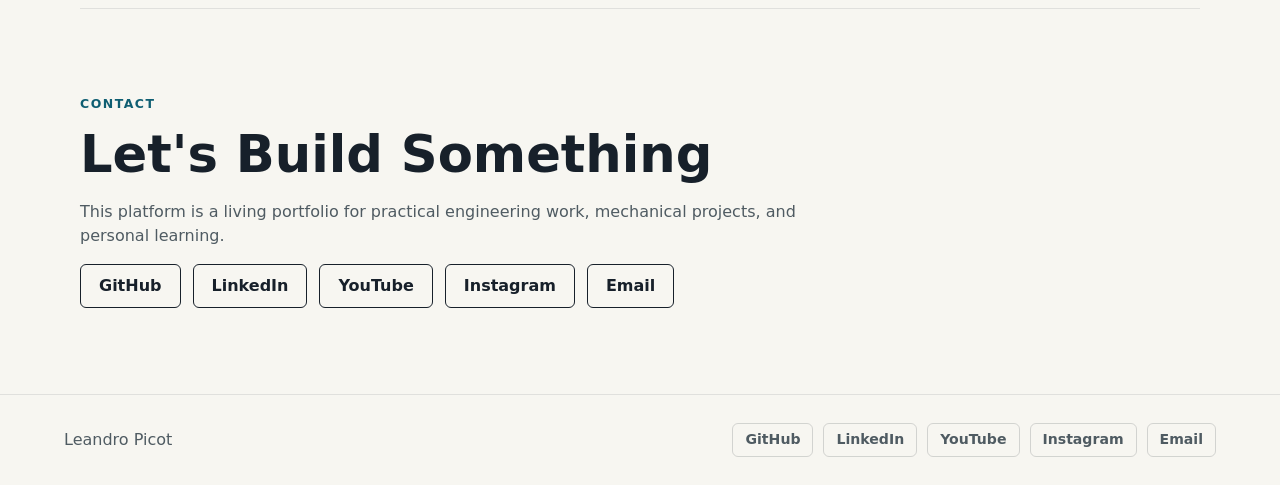
==== commit 8c5eeb4b: "feat: sprint 13 identity and visibility" ====
--- a/app/en/index.html
+++ b/app/en/index.html
@@ -38,6 +38,13 @@
             Building Platforms.<br>
             Building Solutions.
           </h1>
+          <div class="social-bar" aria-label="Social links">
+            <a href="https://github.com/LeandroPicot" target="_blank" rel="noopener noreferrer">GitHub</a>
+            <a href="https://www.linkedin.com/in/leandropicot/" target="_blank" rel="noopener noreferrer">LinkedIn</a>
+            <a href="https://www.youtube.com/@kai2ensan" target="_blank" rel="noopener noreferrer">YouTube</a>
+            <a href="https://www.instagram.com/kai2ensan/" target="_blank" rel="noopener noreferrer">Instagram</a>
+            <a href="mailto:leandro.picot@gmail.com">Email</a>
+          </div>
           <p class="hero-text">
             SRE / DevOps / Release Engineer focused on automation, platform
             engineering, cloud infrastructure and continuous delivery.
@@ -136,7 +143,7 @@
           <p class="eyebrow">Media Lab</p>
           <h2>YouTube, workshop logs and road stories.</h2>
           <p>
-            YouTube, automotive projects, workshop logs and road stories —
+            YouTube, automotive projects, workshop logs and road stories -
             documenting the process of building, restoring and learning in
             public.
           </p>
@@ -182,7 +189,15 @@
             target="_blank"
             rel="noopener noreferrer"
           >
-            Visit YouTube Channel
+            Follow the Journey
+          </a>
+          <a
+            class="button secondary"
+            href="https://www.instagram.com/kai2ensan/"
+            target="_blank"
+            rel="noopener noreferrer"
+          >
+            Instagram
           </a>
         </div>
       </section>
@@ -400,21 +415,30 @@
 
       <section id="contact" class="section contact">
         <p class="eyebrow">Contact</p>
-        <h2>Open to SRE, DevOps, and Release Engineering conversations.</h2>
+        <h2>Let's Build Something</h2>
         <p>
           This platform is a living portfolio for practical engineering work,
           mechanical projects, and personal learning.
         </p>
         <div class="contact-links">
-          <a href="https://github.com/LeandroPicot" rel="noreferrer">GitHub</a>
-          <a href="https://www.linkedin.com/in/leandropicot/" rel="noreferrer">LinkedIn</a>
+          <a href="https://github.com/LeandroPicot" target="_blank" rel="noopener noreferrer">GitHub</a>
+          <a href="https://www.linkedin.com/in/leandropicot/" target="_blank" rel="noopener noreferrer">LinkedIn</a>
+          <a href="https://www.youtube.com/@kai2ensan" target="_blank" rel="noopener noreferrer">YouTube</a>
+          <a href="https://www.instagram.com/kai2ensan/" target="_blank" rel="noopener noreferrer">Instagram</a>
+          <a href="mailto:leandro.picot@gmail.com">Email</a>
         </div>
       </section>
     </main>
 
     <footer class="footer">
       <span>Leandro Picot</span>
-      <span>Building Systems. Building Machines. Building Myself.</span>
+      <nav class="footer-links" aria-label="Footer social links">
+        <a href="https://github.com/LeandroPicot" target="_blank" rel="noopener noreferrer">GitHub</a>
+        <a href="https://www.linkedin.com/in/leandropicot/" target="_blank" rel="noopener noreferrer">LinkedIn</a>
+        <a href="https://www.youtube.com/@kai2ensan" target="_blank" rel="noopener noreferrer">YouTube</a>
+        <a href="https://www.instagram.com/kai2ensan/" target="_blank" rel="noopener noreferrer">Instagram</a>
+        <a href="mailto:leandro.picot@gmail.com">Email</a>
+      </nav>
     </footer>
   </body>
 </html>
--- a/app/styles.css
+++ b/app/styles.css
@@ -68,7 +68,9 @@
 }
 
 .nav a:hover,
-.contact-links a:hover {
+.contact-links a:hover,
+.social-bar a:hover,
+.footer-links a:hover {
   color: #0f5e72;
 }
 
@@ -139,6 +141,30 @@
   max-width: 650px;
   margin-bottom: 30px;
   font-size: clamp(1.05rem, 2vw, 1.3rem);
+}
+
+.social-bar,
+.footer-links {
+  display: flex;
+  flex-wrap: wrap;
+  gap: 10px;
+}
+
+.social-bar {
+  margin: 0 0 24px;
+}
+
+.social-bar a,
+.footer-links a {
+  display: inline-flex;
+  align-items: center;
+  min-height: 34px;
+  padding: 0 12px;
+  border: 1px solid rgba(23, 32, 42, 0.16);
+  border-radius: 6px;
+  color: #4f5b62;
+  font-size: 0.88rem;
+  font-weight: 800;
 }
 
 .hero-actions,
@@ -457,6 +483,7 @@
 .footer {
   display: flex;
   flex-wrap: wrap;
+  align-items: center;
   justify-content: space-between;
   gap: 12px;
   padding: 28px clamp(20px, 5vw, 72px);
@@ -500,12 +527,16 @@
   }
 
   .hero-actions,
-  .contact-links {
+  .contact-links,
+  .social-bar,
+  .footer-links {
     flex-direction: column;
   }
 
   .button,
-  .contact-links a {
+  .contact-links a,
+  .social-bar a,
+  .footer-links a {
     width: 100%;
   }
 }
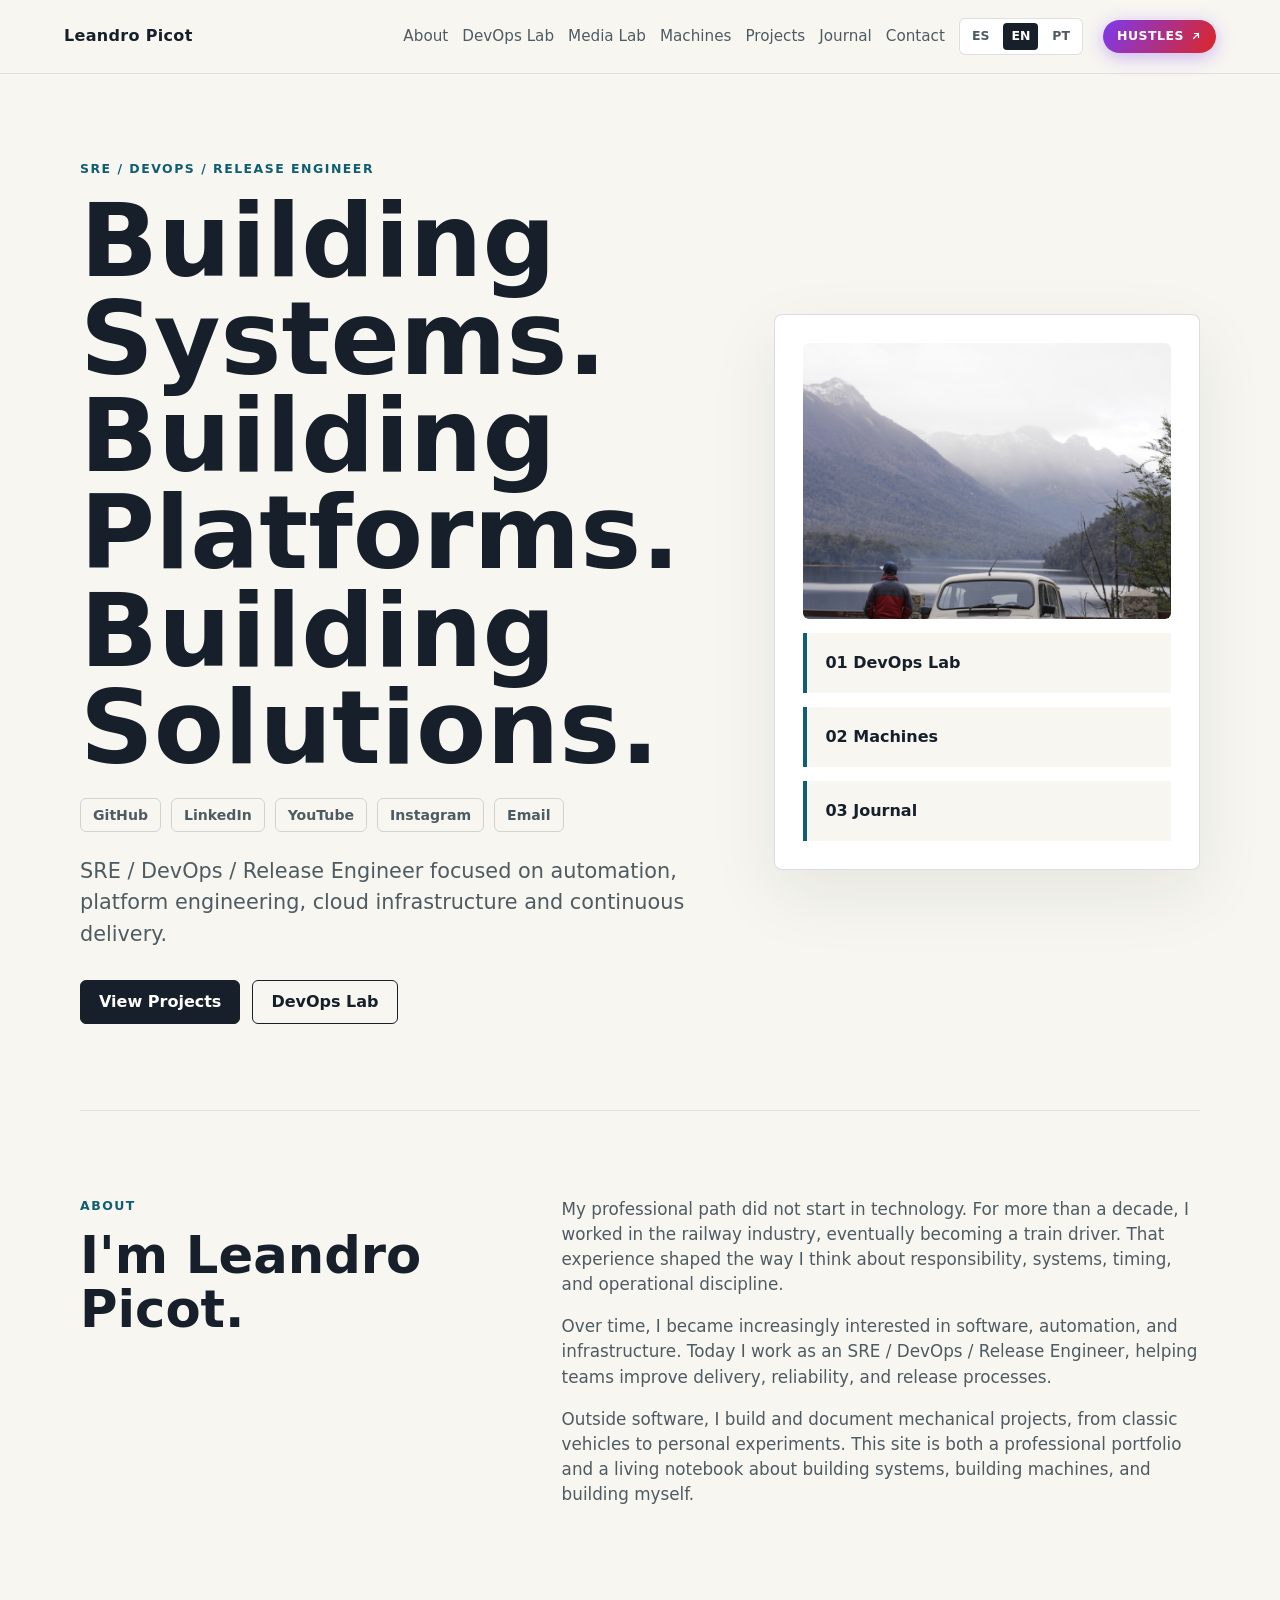
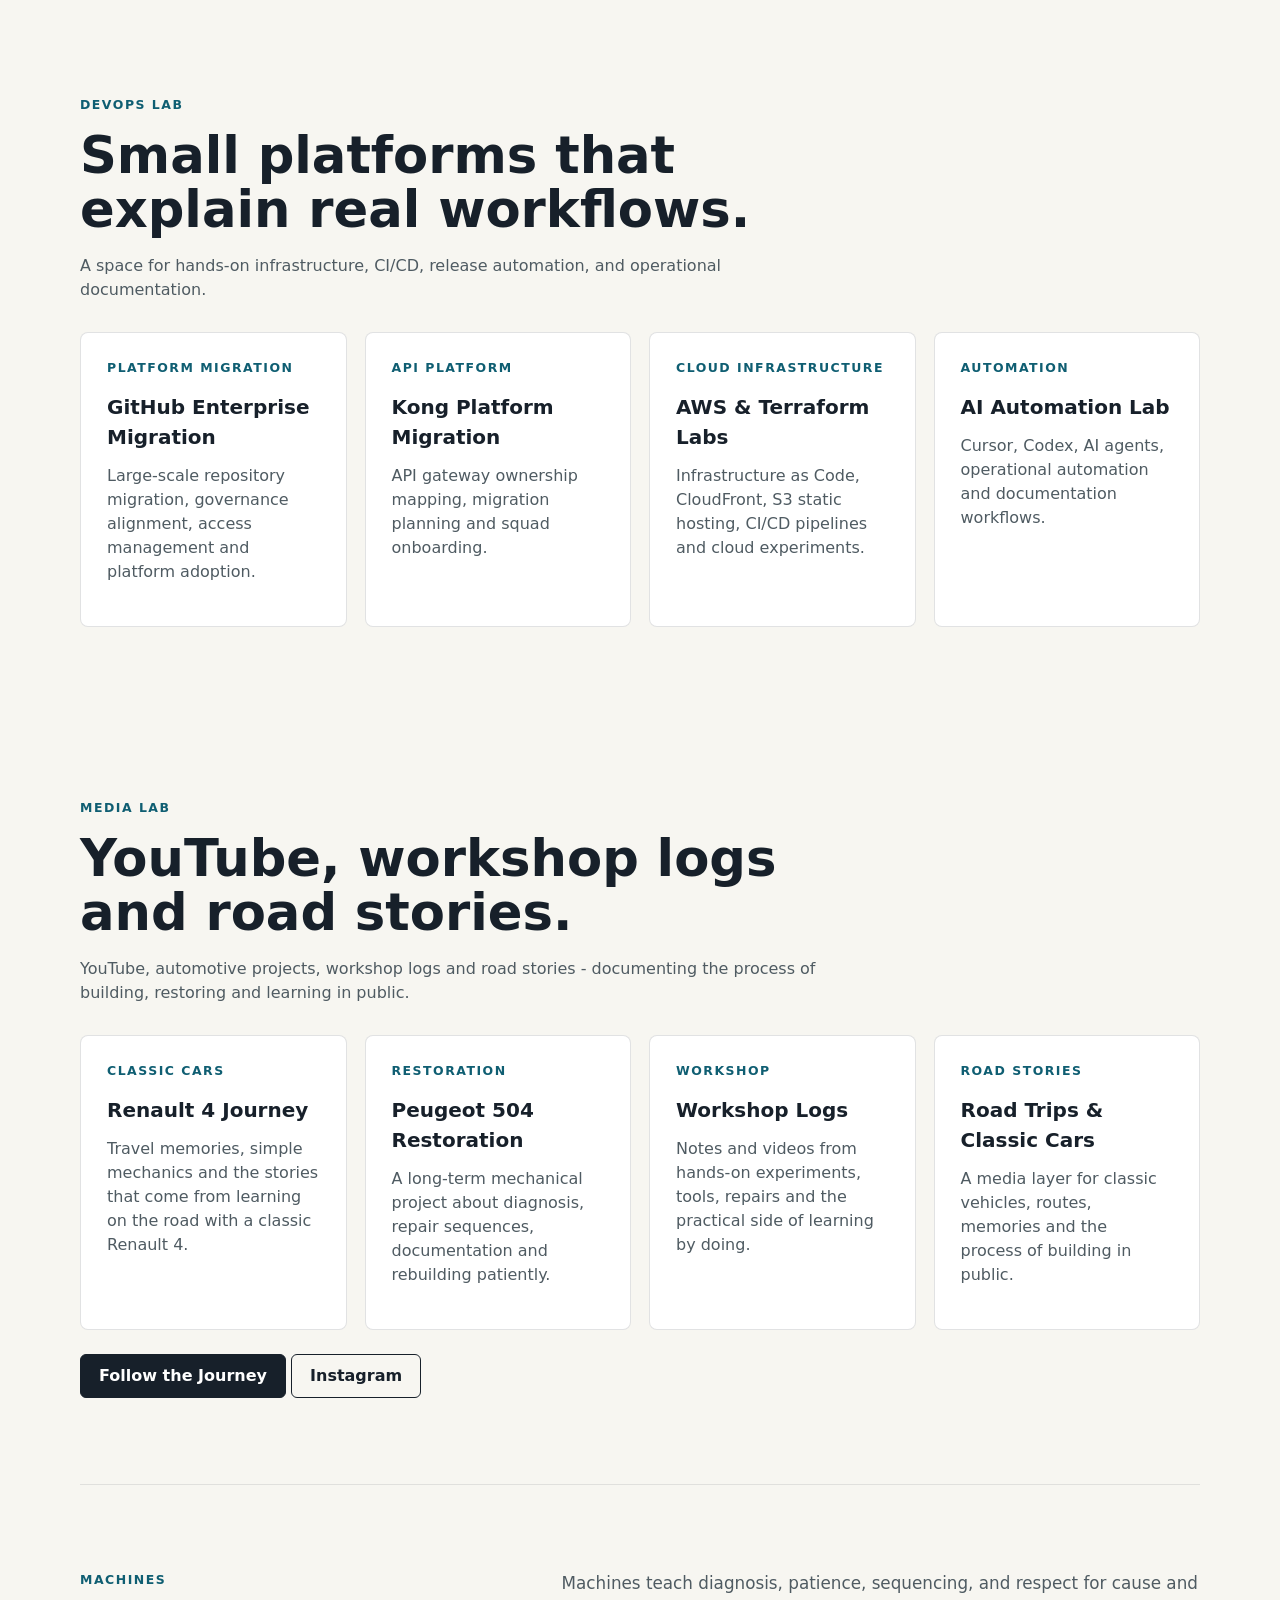
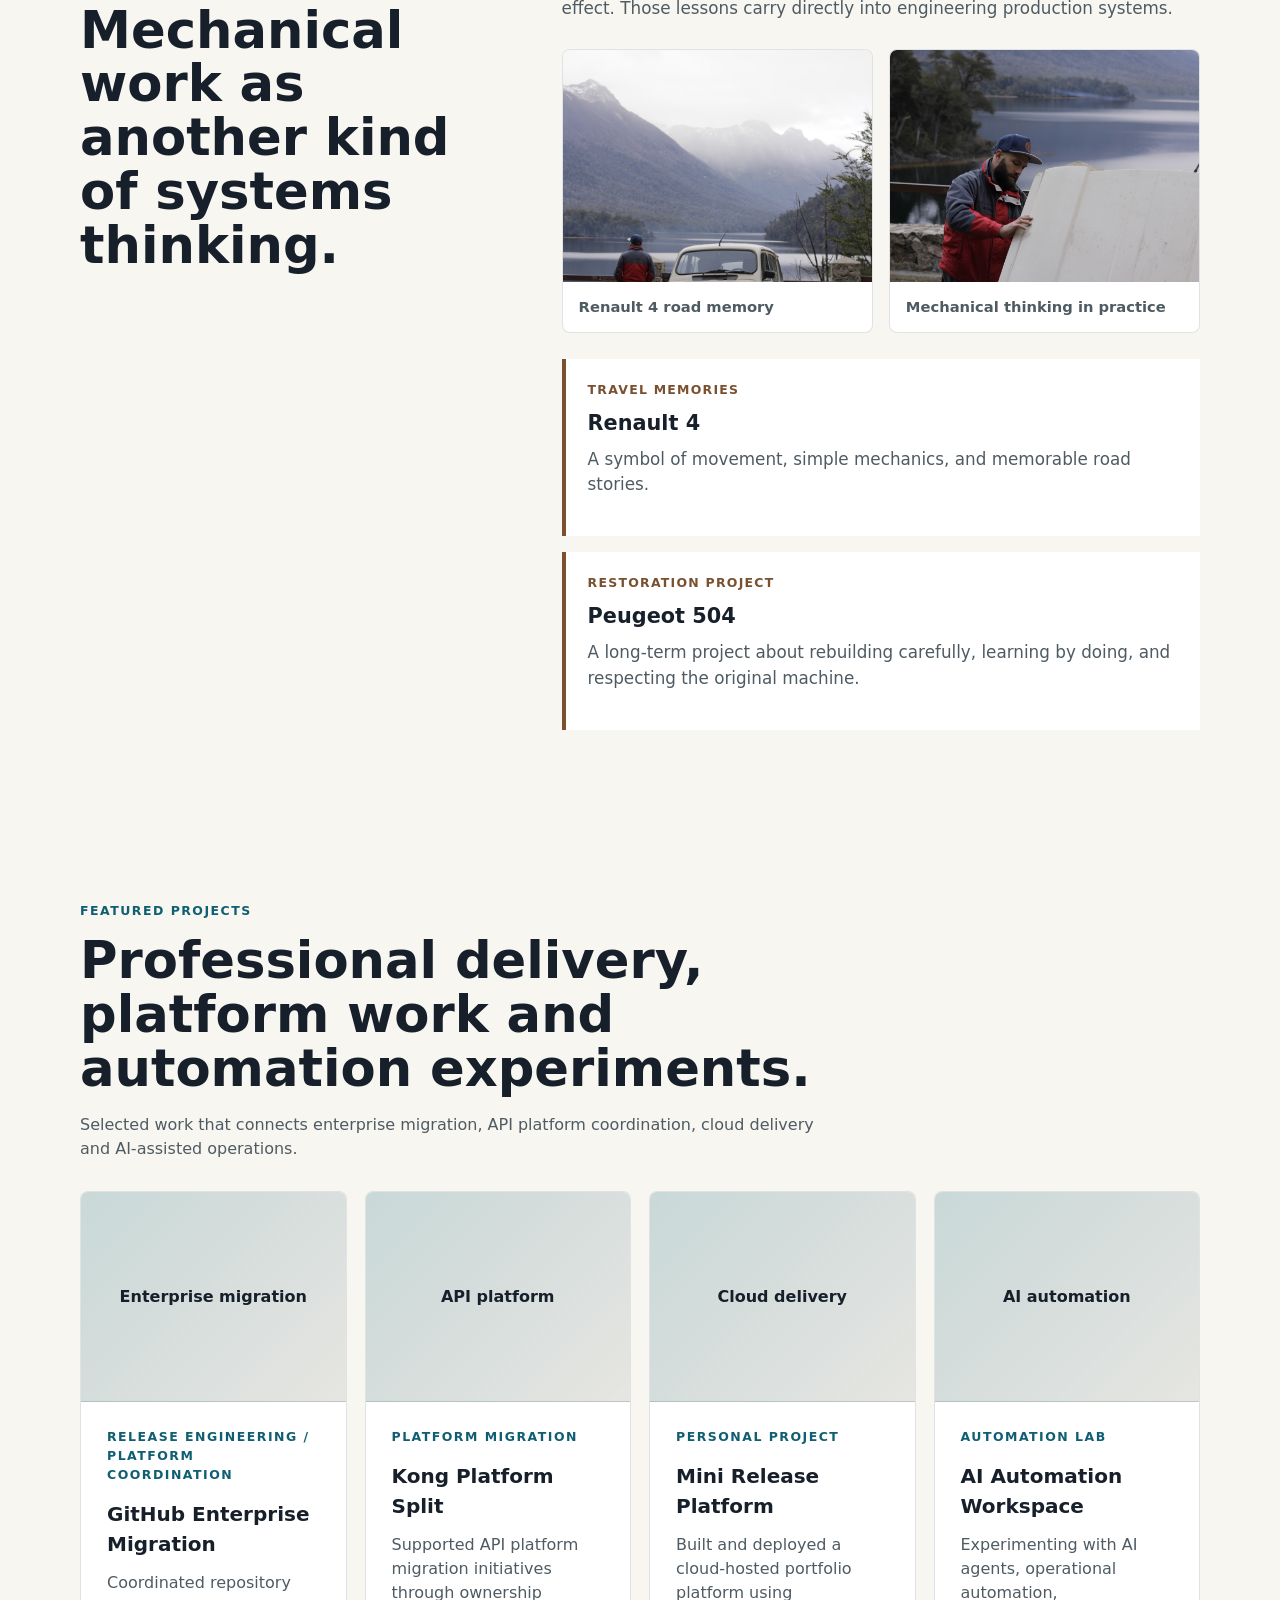
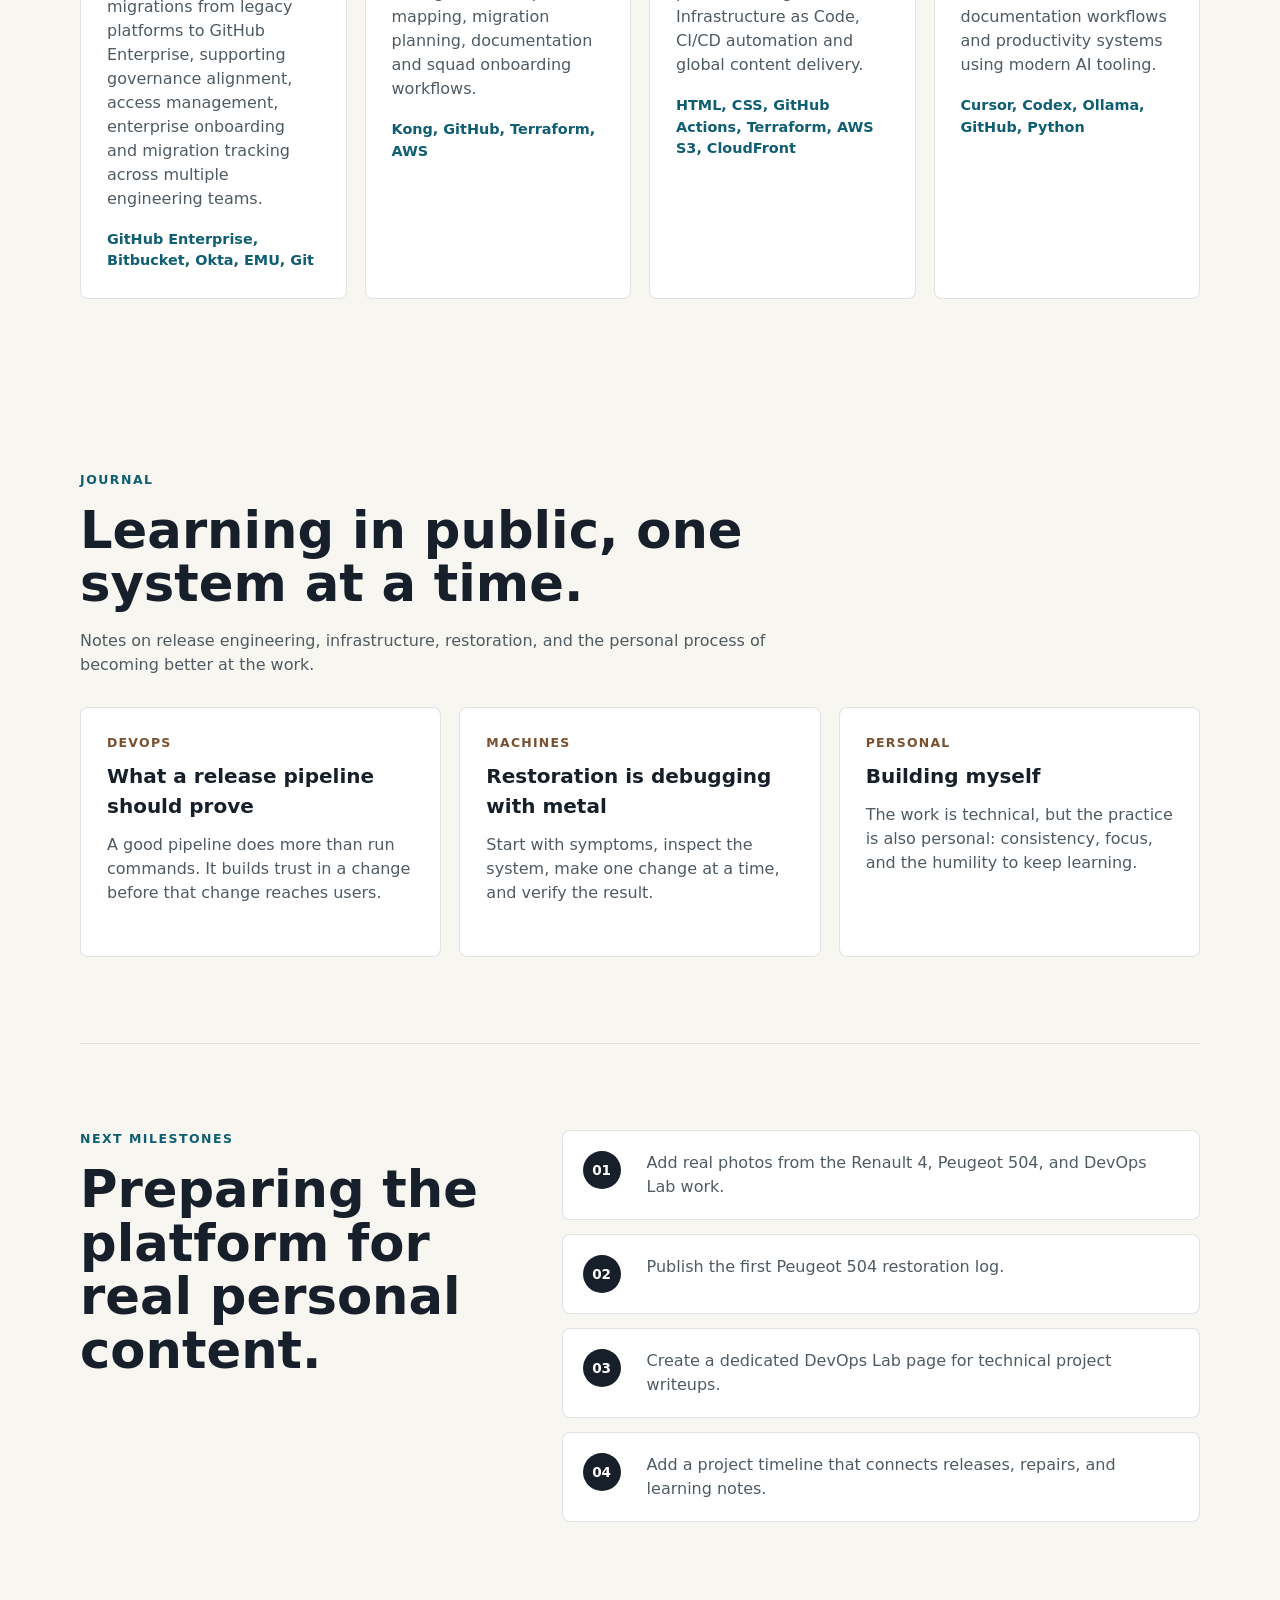
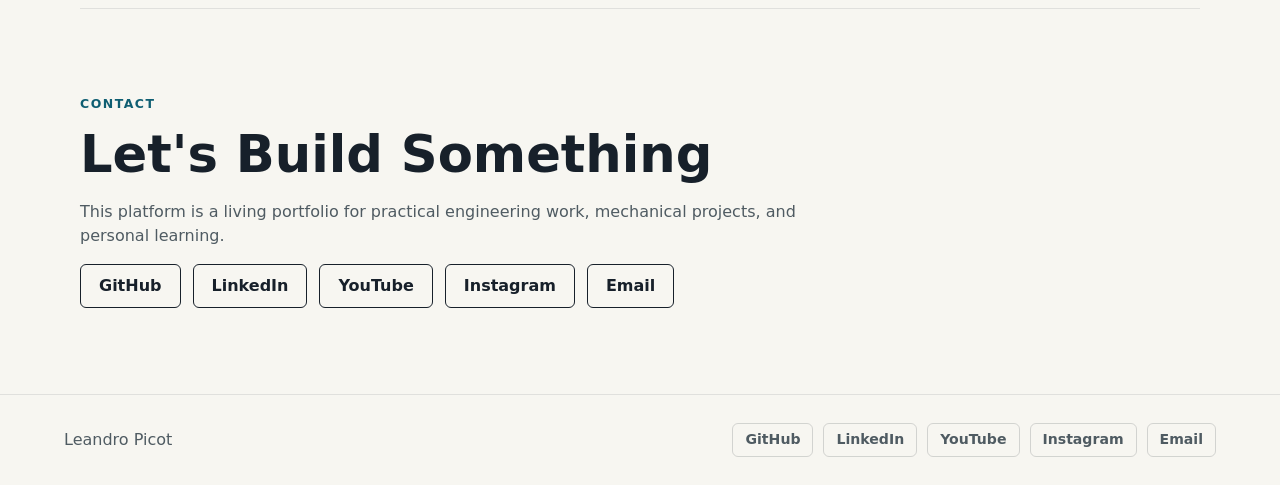
==== commit 1b03b30f: "feat: add Hustles preview button to primary navigation Adds a single "Hustles" entry to the nav bar " ====
--- a/app/en/index.html
+++ b/app/en/index.html
@@ -9,6 +9,73 @@
     >
     <title>Leandro Picot | Building Systems. Building Machines. Building Myself.</title>
     <link rel="stylesheet" href="../styles.css">
+    <style>
+      /* Hustles preview badge — self-contained, isolated from styles.css */
+      @keyframes hustlesArrive {
+        from { opacity: 0; transform: translateY(-6px) scale(0.9); }
+        to { opacity: 1; transform: translateY(0) scale(1); }
+      }
+      @keyframes hustlesShift {
+        0%, 100% { background-position: 0% 50%; }
+        50% { background-position: 100% 50%; }
+      }
+      .hustles-badge.hustles-badge {
+        display: inline-flex;
+        align-items: center;
+        gap: 6px;
+        margin-left: 6px;
+        padding: 7px 14px;
+        border-radius: 999px;
+        font-weight: 800;
+        font-size: 0.78rem;
+        letter-spacing: 0.04em;
+        color: #ffffff;
+        background: linear-gradient(120deg, #7c3aed, #dc2626, #7c3aed);
+        background-size: 200% 200%;
+        animation:
+          hustlesArrive 0.6s cubic-bezier(0.16, 1, 0.3, 1) both,
+          hustlesShift 5s ease-in-out infinite;
+        animation-delay: 0.4s, 1s;
+        box-shadow: 0 4px 18px rgba(124, 58, 237, 0.35);
+        transition: background-color 0.3s ease, transform 0.3s cubic-bezier(0.34, 1.56, 0.64, 1), box-shadow 0.3s ease;
+      }
+      .hustles-badge__label {
+        transition: color 0.3s ease;
+      }
+      .hustles-badge.hustles-badge:hover,
+      .hustles-badge.hustles-badge:focus-visible {
+        background: #0b0b0e;
+        animation:
+          hustlesArrive 0.6s cubic-bezier(0.16, 1, 0.3, 1) both,
+          hustlesShift 1.6s ease-in-out infinite;
+        transform: translateY(-3px) scale(1.07) rotate(-1deg);
+        box-shadow: 0 12px 32px -6px rgba(220, 38, 38, 0.55), 0 0 0 1px rgba(124, 58, 237, 0.5);
+      }
+      .hustles-badge:hover .hustles-badge__label,
+      .hustles-badge:focus-visible .hustles-badge__label {
+        background: linear-gradient(120deg, #a78bfa, #f87171, #a78bfa);
+        background-size: 200% 200%;
+        -webkit-background-clip: text;
+        background-clip: text;
+        color: transparent;
+        animation: hustlesShift 1.6s ease-in-out infinite;
+      }
+      .hustles-badge svg {
+        width: 12px;
+        height: 12px;
+        flex: none;
+        transition: transform 0.3s cubic-bezier(0.34, 1.56, 0.64, 1), color 0.3s ease;
+      }
+      .hustles-badge:hover svg,
+      .hustles-badge:focus-visible svg {
+        color: #f87171;
+        transform: translate(2px, -2px) rotate(8deg);
+      }
+      @media (prefers-reduced-motion: reduce) {
+        .hustles-badge.hustles-badge,
+        .hustles-badge.hustles-badge:hover { animation: none; }
+      }
+    </style>
   </head>
   <body>
     <header class="site-header">
@@ -26,6 +93,10 @@
           <a href="../en/index.html" hreflang="en" lang="en" aria-current="page">EN</a>
           <a href="../pt/index.html" hreflang="pt" lang="pt">PT</a>
         </span>
+        <a class="hustles-badge" href="../hustles/index.html" target="_blank" rel="noopener" aria-label="Preview: Hustles, an experimental frontend redesign">
+          <span class="hustles-badge__label">HUSTLES</span>
+          <svg viewBox="0 0 24 24" fill="none" stroke="currentColor" stroke-width="2.4" stroke-linecap="round" stroke-linejoin="round"><path d="M7 17 17 7M9 7h8v8"/></svg>
+        </a>
       </nav>
     </header>
 
@@ -39,11 +110,11 @@
             Building Solutions.
           </h1>
           <div class="social-bar" aria-label="Social links">
-            <a href="https://github.com/LeandroPicot" target="_blank" rel="noopener noreferrer">GitHub</a>
+            <a href="https://github.com/leop27" target="_blank" rel="noopener noreferrer">GitHub</a>
             <a href="https://www.linkedin.com/in/leandropicot/" target="_blank" rel="noopener noreferrer">LinkedIn</a>
             <a href="https://www.youtube.com/@kai2ensan" target="_blank" rel="noopener noreferrer">YouTube</a>
-            <a href="https://www.instagram.com/kai2ensan/" target="_blank" rel="noopener noreferrer">Instagram</a>
-            <a href="mailto:leandro.picot@gmail.com">Email</a>
+            <a href="https://www.instagram.com/lpico7/" target="_blank" rel="noopener noreferrer">Instagram</a>
+            <a href="mailto:leandropicot@gmail.com">Email</a>
           </div>
           <p class="hero-text">
             SRE / DevOps / Release Engineer focused on automation, platform
@@ -193,7 +264,7 @@
           </a>
           <a
             class="button secondary"
-            href="https://www.instagram.com/kai2ensan/"
+            href="https://www.instagram.com/lpico7/"
             target="_blank"
             rel="noopener noreferrer"
           >
@@ -421,11 +492,11 @@
           mechanical projects, and personal learning.
         </p>
         <div class="contact-links">
-          <a href="https://github.com/LeandroPicot" target="_blank" rel="noopener noreferrer">GitHub</a>
+          <a href="https://github.com/leop27" target="_blank" rel="noopener noreferrer">GitHub</a>
           <a href="https://www.linkedin.com/in/leandropicot/" target="_blank" rel="noopener noreferrer">LinkedIn</a>
           <a href="https://www.youtube.com/@kai2ensan" target="_blank" rel="noopener noreferrer">YouTube</a>
-          <a href="https://www.instagram.com/kai2ensan/" target="_blank" rel="noopener noreferrer">Instagram</a>
-          <a href="mailto:leandro.picot@gmail.com">Email</a>
+          <a href="https://www.instagram.com/lpico7/" target="_blank" rel="noopener noreferrer">Instagram</a>
+          <a href="mailto:leandropicot@gmail.com">Email</a>
         </div>
       </section>
     </main>
@@ -433,11 +504,11 @@
     <footer class="footer">
       <span>Leandro Picot</span>
       <nav class="footer-links" aria-label="Footer social links">
-        <a href="https://github.com/LeandroPicot" target="_blank" rel="noopener noreferrer">GitHub</a>
+        <a href="https://github.com/leop27" target="_blank" rel="noopener noreferrer">GitHub</a>
         <a href="https://www.linkedin.com/in/leandropicot/" target="_blank" rel="noopener noreferrer">LinkedIn</a>
         <a href="https://www.youtube.com/@kai2ensan" target="_blank" rel="noopener noreferrer">YouTube</a>
-        <a href="https://www.instagram.com/kai2ensan/" target="_blank" rel="noopener noreferrer">Instagram</a>
-        <a href="mailto:leandro.picot@gmail.com">Email</a>
+        <a href="https://www.instagram.com/lpico7/" target="_blank" rel="noopener noreferrer">Instagram</a>
+        <a href="mailto:leandropicot@gmail.com">Email</a>
       </nav>
     </footer>
   </body>
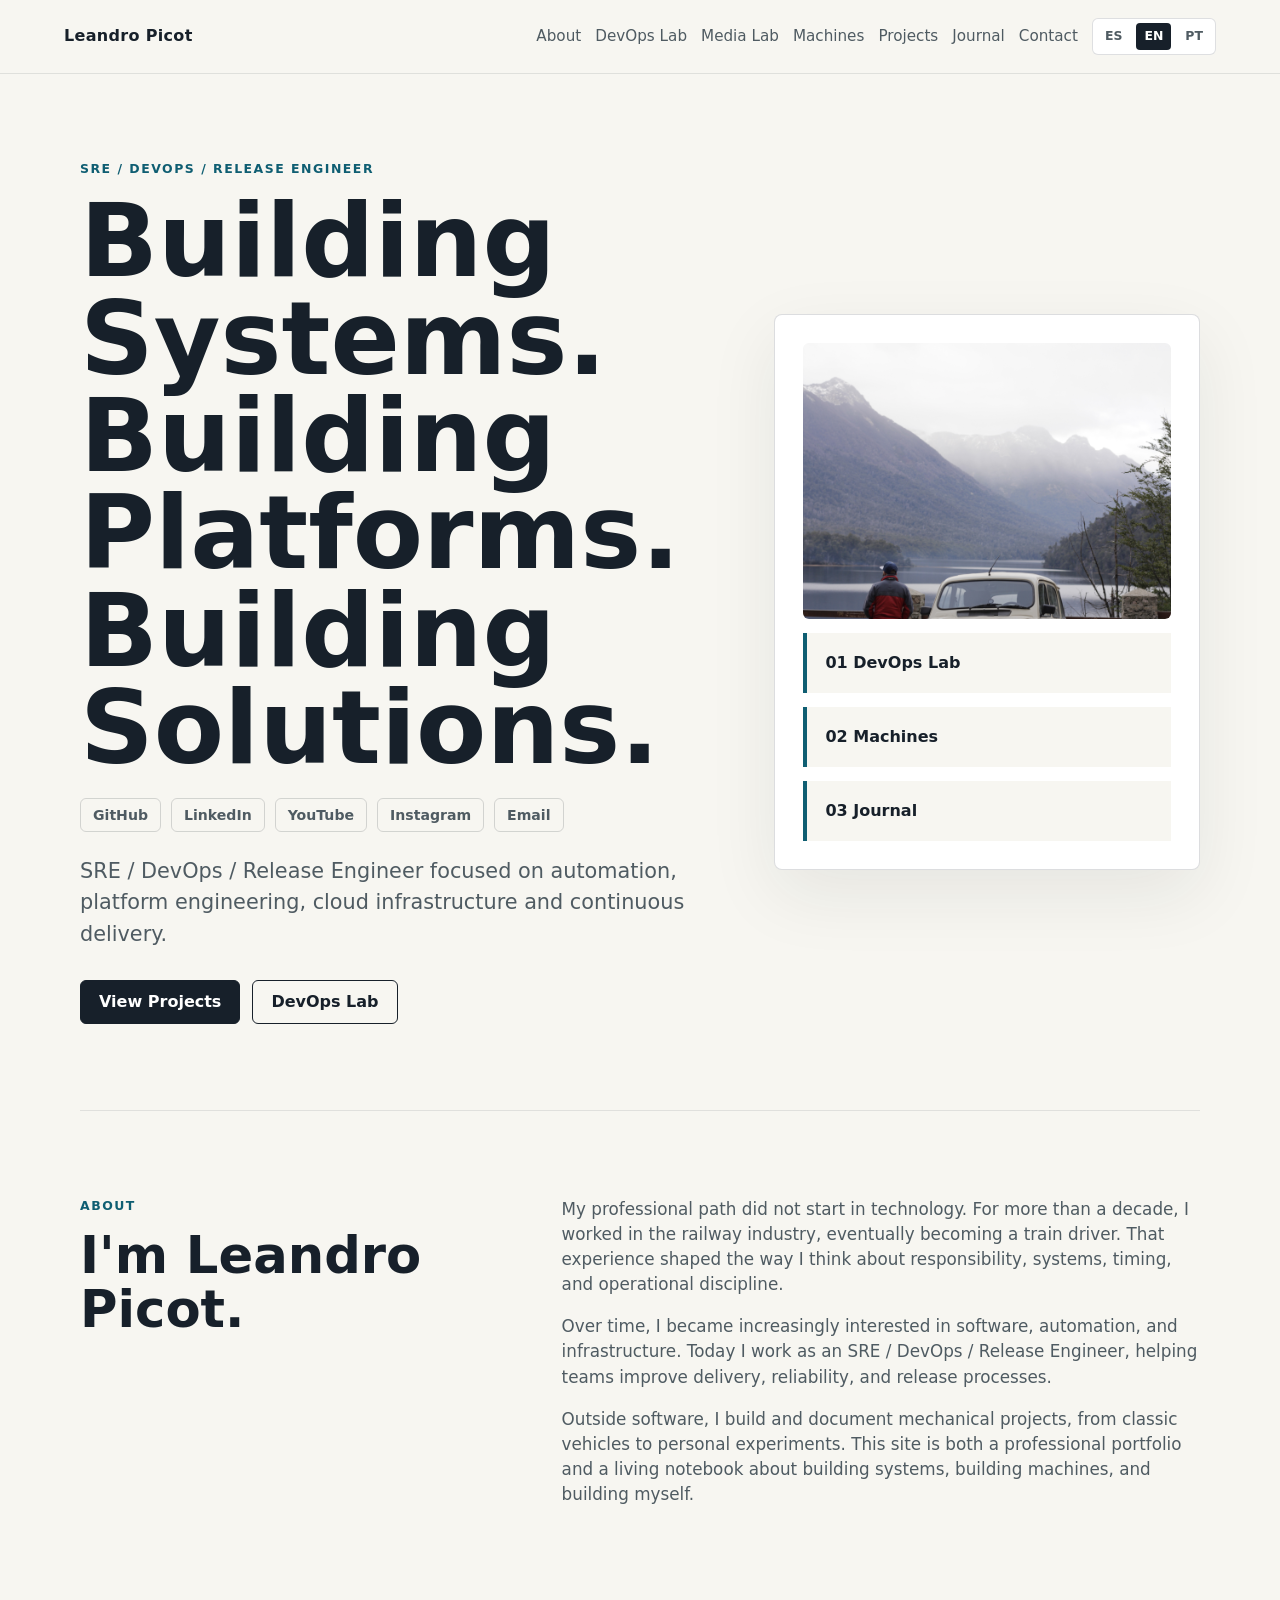
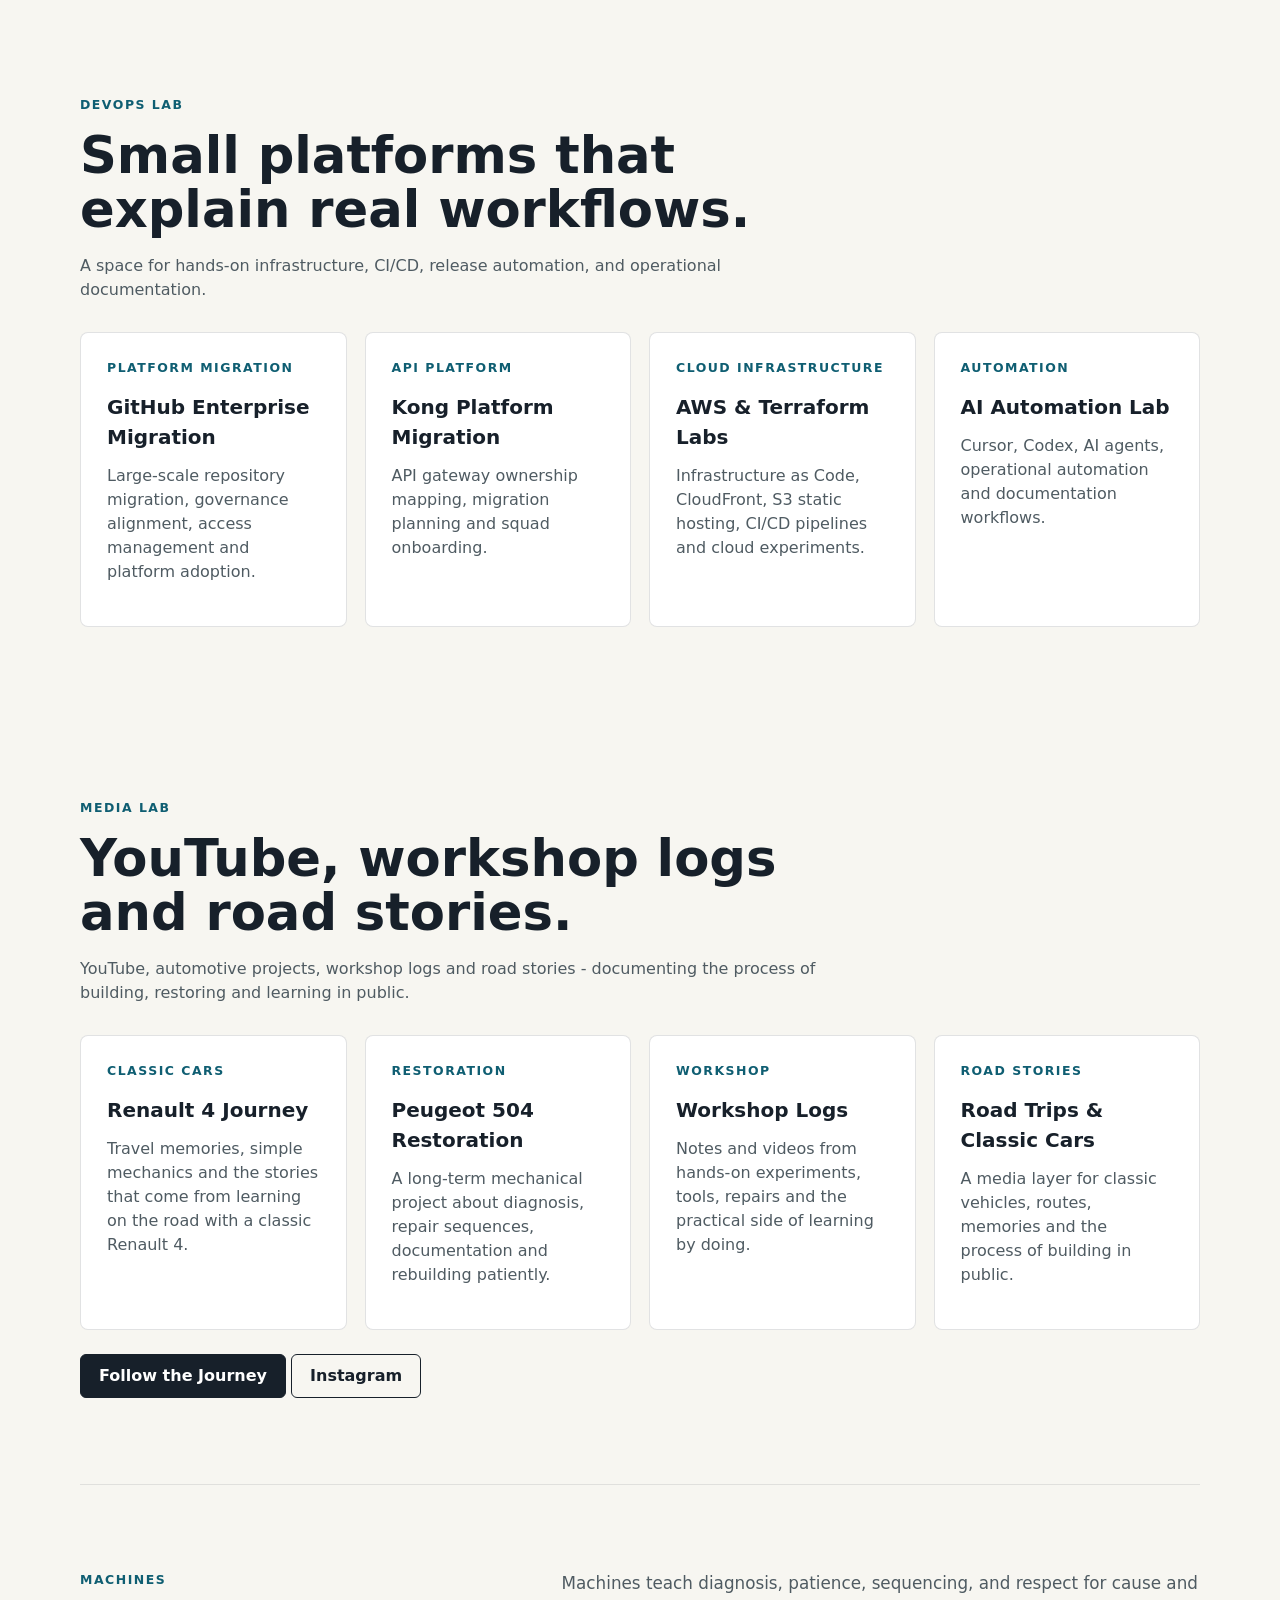
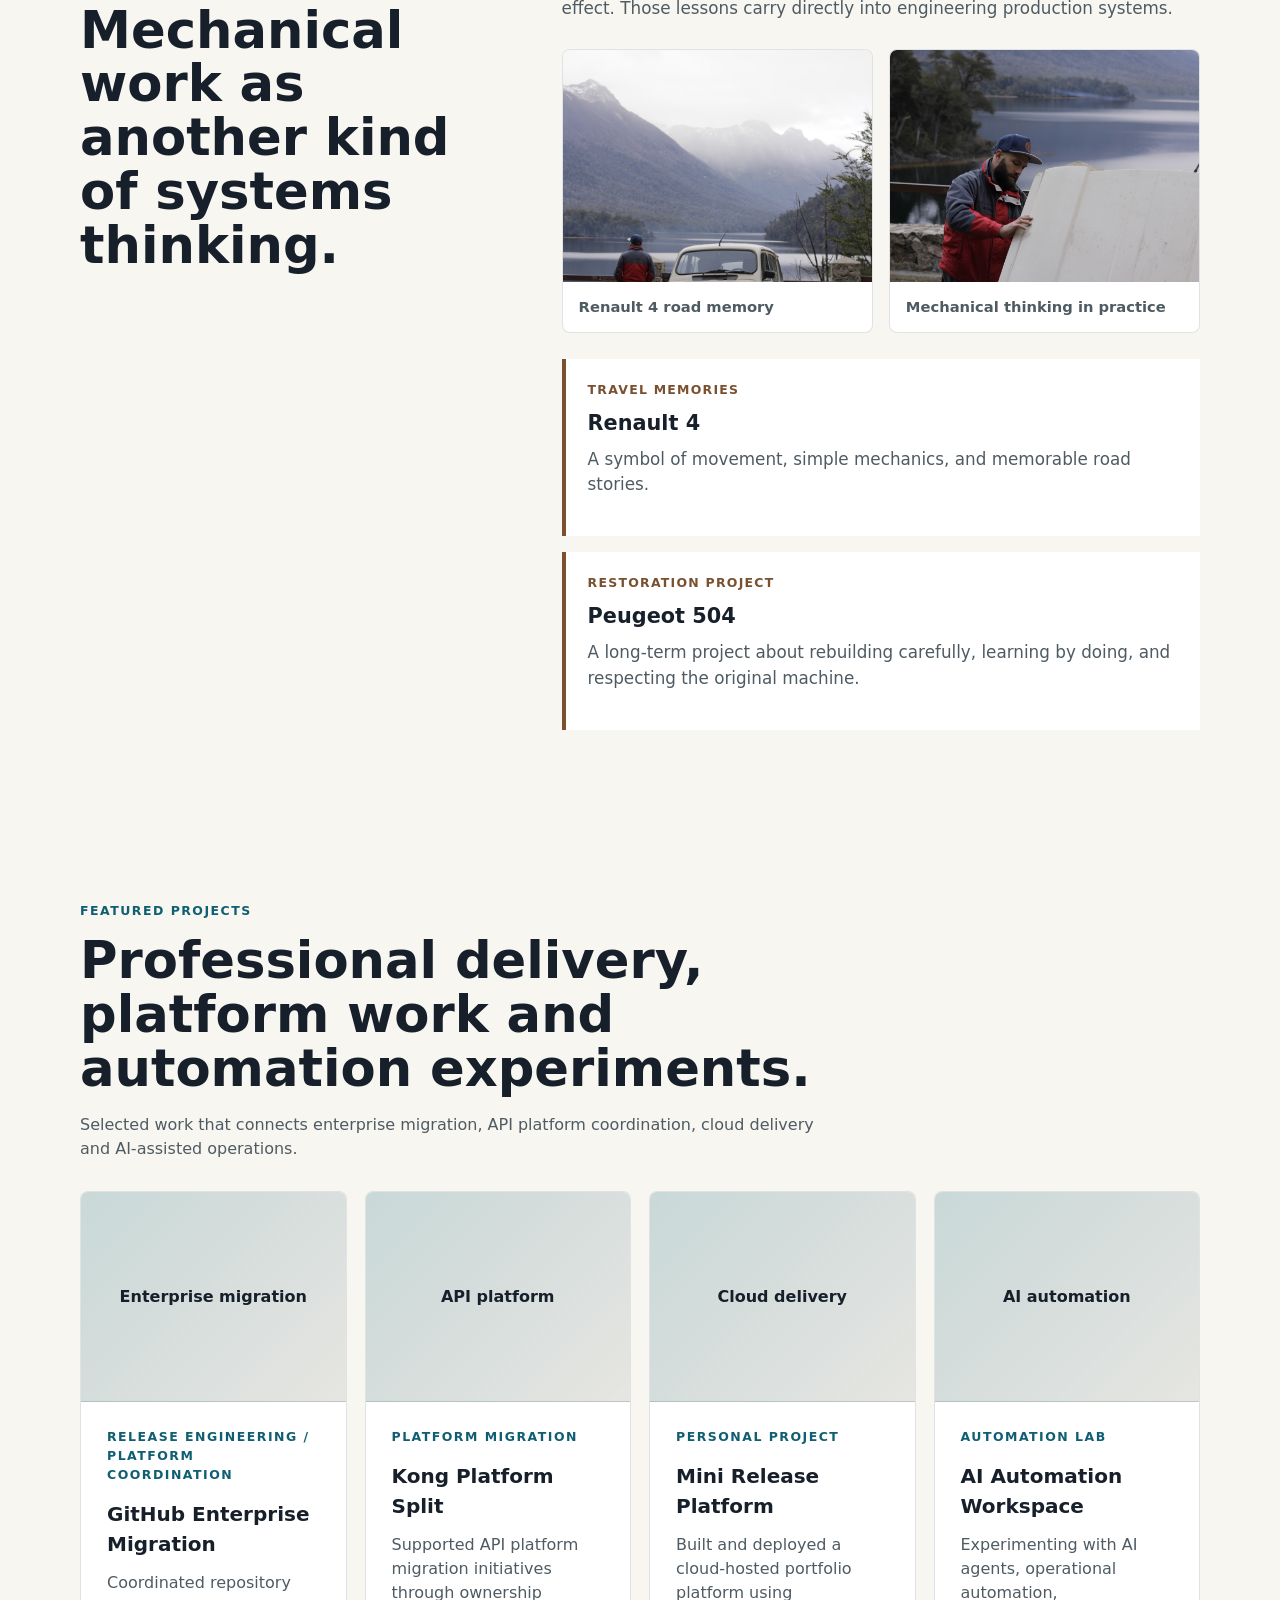
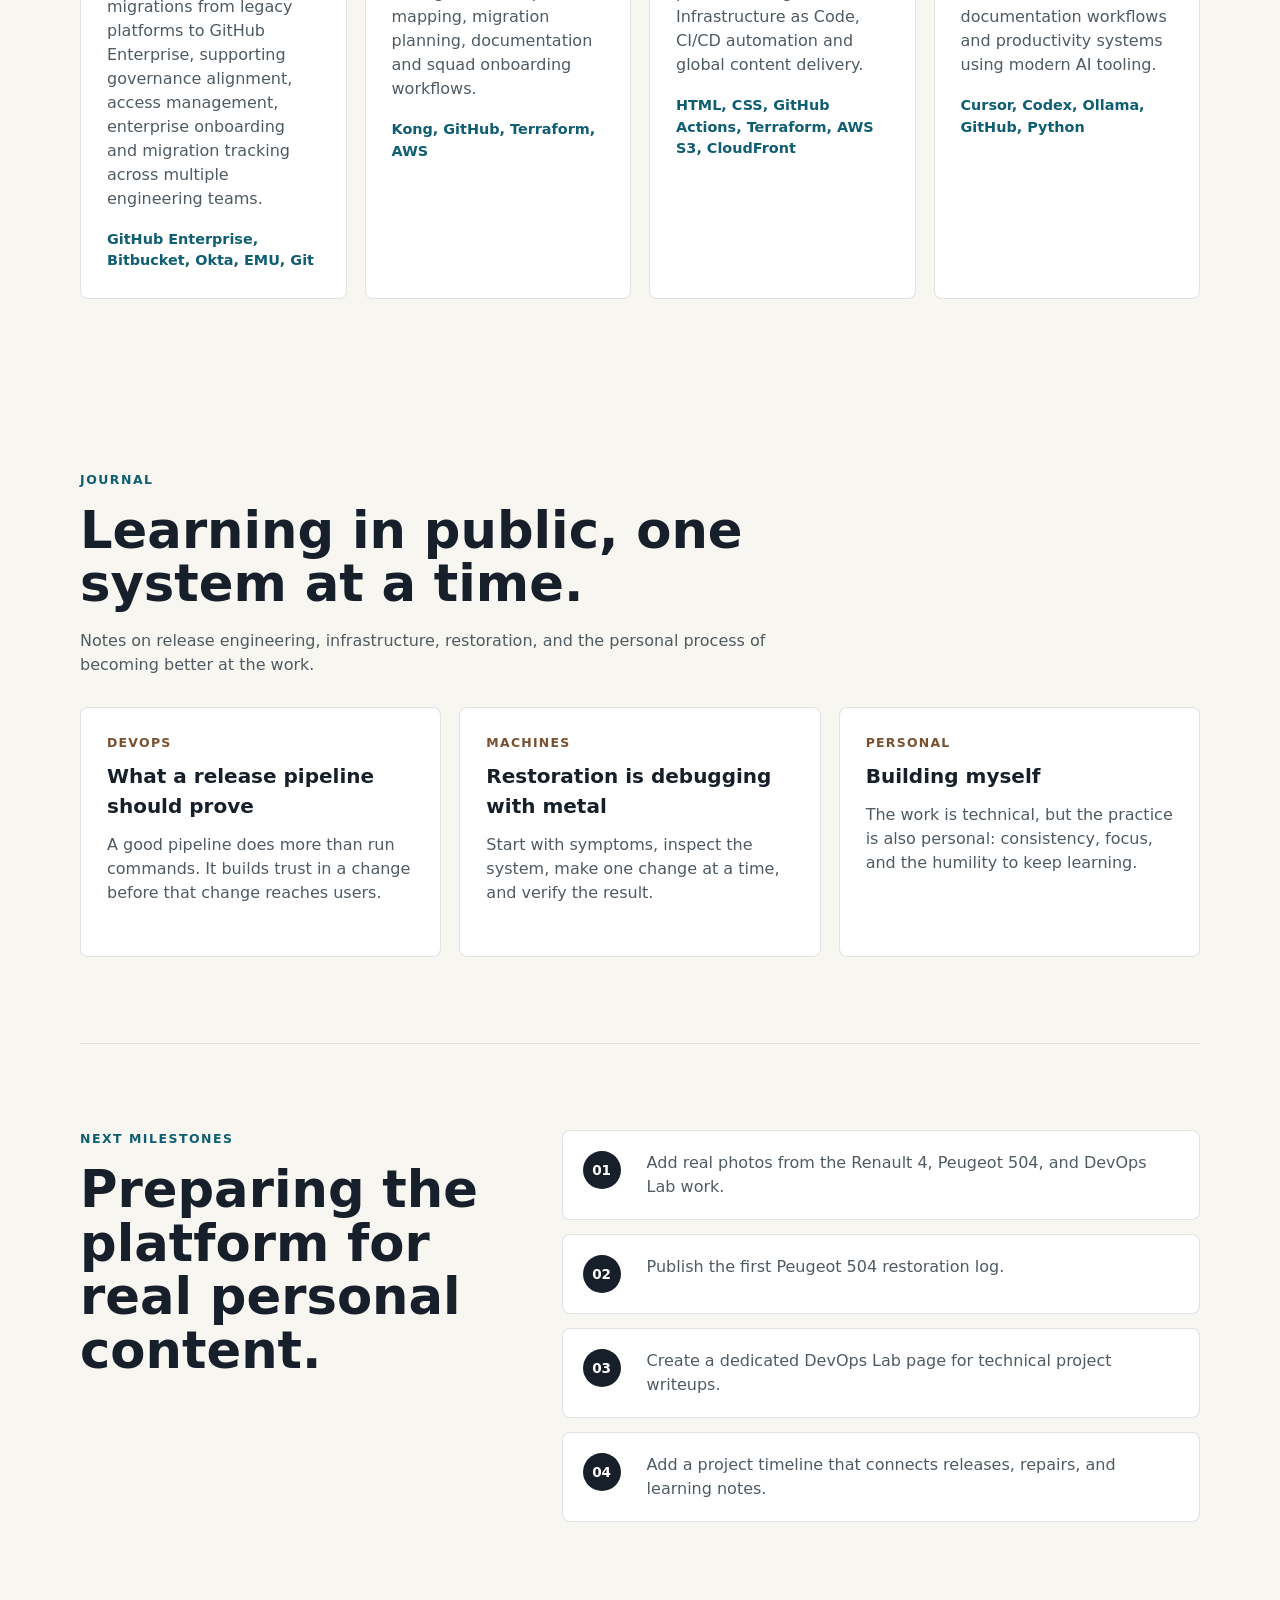
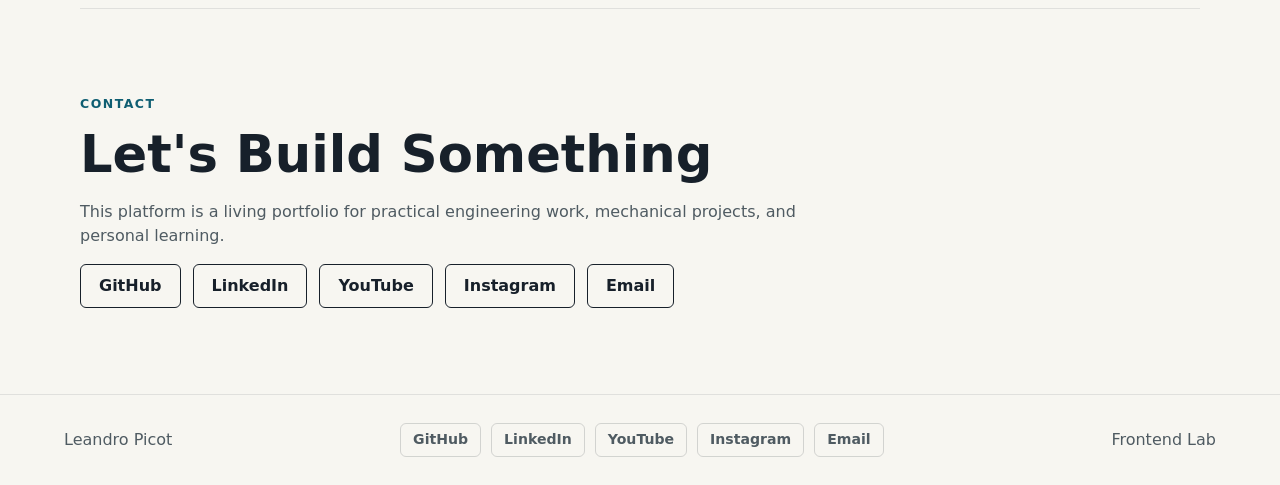
==== commit 9e3e8aa8: "refactor: keep hustles as sanitized frontend lab" ====
--- a/app/en/index.html
+++ b/app/en/index.html
@@ -9,74 +9,7 @@
     >
     <title>Leandro Picot | Building Systems. Building Machines. Building Myself.</title>
     <link rel="stylesheet" href="../styles.css">
-    <style>
-      /* Hustles preview badge — self-contained, isolated from styles.css */
-      @keyframes hustlesArrive {
-        from { opacity: 0; transform: translateY(-6px) scale(0.9); }
-        to { opacity: 1; transform: translateY(0) scale(1); }
-      }
-      @keyframes hustlesShift {
-        0%, 100% { background-position: 0% 50%; }
-        50% { background-position: 100% 50%; }
-      }
-      .hustles-badge.hustles-badge {
-        display: inline-flex;
-        align-items: center;
-        gap: 6px;
-        margin-left: 6px;
-        padding: 7px 14px;
-        border-radius: 999px;
-        font-weight: 800;
-        font-size: 0.78rem;
-        letter-spacing: 0.04em;
-        color: #ffffff;
-        background: linear-gradient(120deg, #7c3aed, #dc2626, #7c3aed);
-        background-size: 200% 200%;
-        animation:
-          hustlesArrive 0.6s cubic-bezier(0.16, 1, 0.3, 1) both,
-          hustlesShift 5s ease-in-out infinite;
-        animation-delay: 0.4s, 1s;
-        box-shadow: 0 4px 18px rgba(124, 58, 237, 0.35);
-        transition: background-color 0.3s ease, transform 0.3s cubic-bezier(0.34, 1.56, 0.64, 1), box-shadow 0.3s ease;
-      }
-      .hustles-badge__label {
-        transition: color 0.3s ease;
-      }
-      .hustles-badge.hustles-badge:hover,
-      .hustles-badge.hustles-badge:focus-visible {
-        background: #0b0b0e;
-        animation:
-          hustlesArrive 0.6s cubic-bezier(0.16, 1, 0.3, 1) both,
-          hustlesShift 1.6s ease-in-out infinite;
-        transform: translateY(-3px) scale(1.07) rotate(-1deg);
-        box-shadow: 0 12px 32px -6px rgba(220, 38, 38, 0.55), 0 0 0 1px rgba(124, 58, 237, 0.5);
-      }
-      .hustles-badge:hover .hustles-badge__label,
-      .hustles-badge:focus-visible .hustles-badge__label {
-        background: linear-gradient(120deg, #a78bfa, #f87171, #a78bfa);
-        background-size: 200% 200%;
-        -webkit-background-clip: text;
-        background-clip: text;
-        color: transparent;
-        animation: hustlesShift 1.6s ease-in-out infinite;
-      }
-      .hustles-badge svg {
-        width: 12px;
-        height: 12px;
-        flex: none;
-        transition: transform 0.3s cubic-bezier(0.34, 1.56, 0.64, 1), color 0.3s ease;
-      }
-      .hustles-badge:hover svg,
-      .hustles-badge:focus-visible svg {
-        color: #f87171;
-        transform: translate(2px, -2px) rotate(8deg);
-      }
-      @media (prefers-reduced-motion: reduce) {
-        .hustles-badge.hustles-badge,
-        .hustles-badge.hustles-badge:hover { animation: none; }
-      }
-    </style>
-  </head>
+</head>
   <body>
     <header class="site-header">
       <a class="brand" href="#top">Leandro Picot</a>
@@ -93,11 +26,7 @@
           <a href="../en/index.html" hreflang="en" lang="en" aria-current="page">EN</a>
           <a href="../pt/index.html" hreflang="pt" lang="pt">PT</a>
         </span>
-        <a class="hustles-badge" href="../hustles/index.html" target="_blank" rel="noopener" aria-label="Preview: Hustles, an experimental frontend redesign">
-          <span class="hustles-badge__label">HUSTLES</span>
-          <svg viewBox="0 0 24 24" fill="none" stroke="currentColor" stroke-width="2.4" stroke-linecap="round" stroke-linejoin="round"><path d="M7 17 17 7M9 7h8v8"/></svg>
-        </a>
-      </nav>
+</nav>
     </header>
 
     <main id="top">
@@ -510,6 +439,7 @@
         <a href="https://www.instagram.com/lpico7/" target="_blank" rel="noopener noreferrer">Instagram</a>
         <a href="mailto:leandropicot@gmail.com">Email</a>
       </nav>
+      <span><a href="../hustles/index.html">Frontend Lab</a></span>
     </footer>
   </body>
 </html>
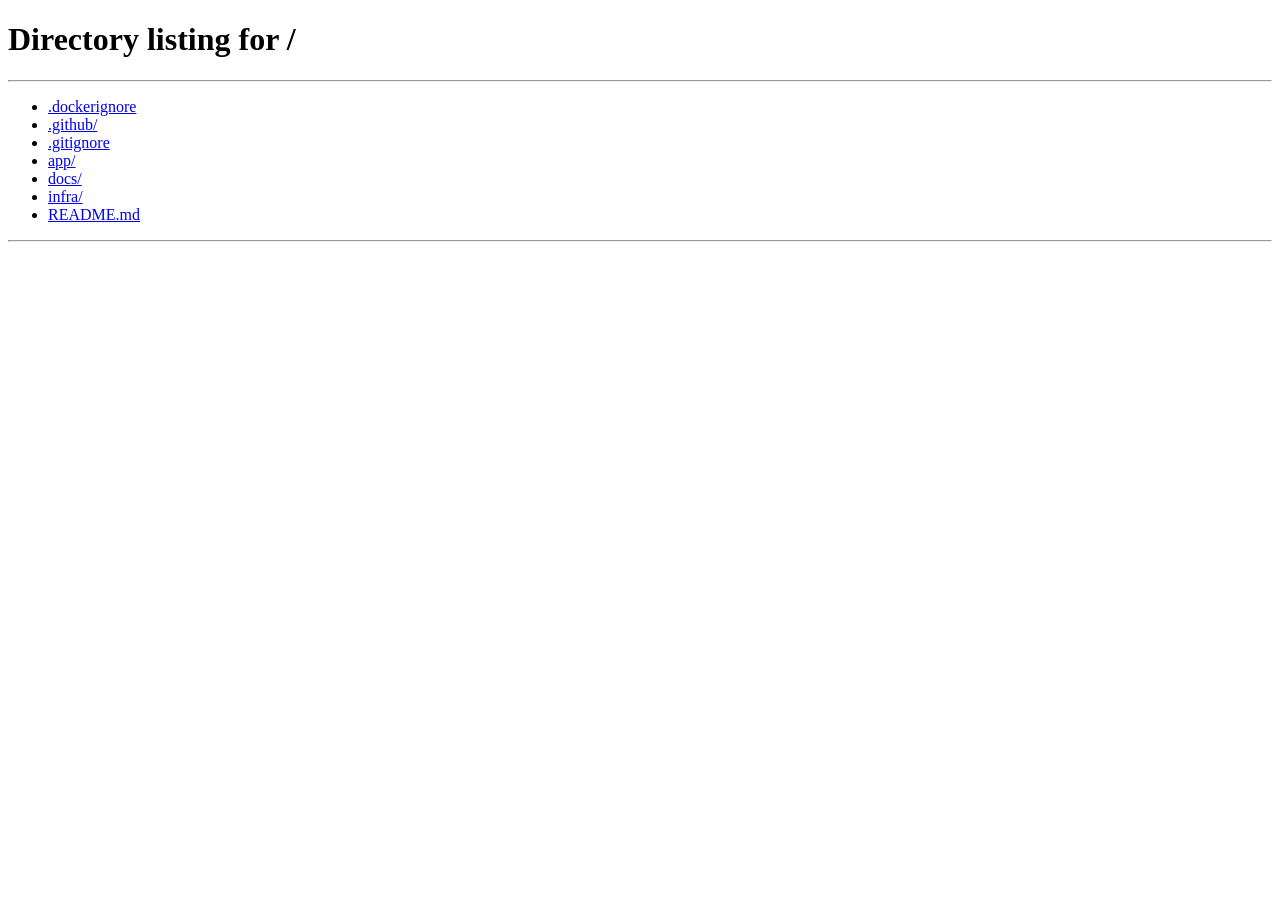
==== commit df5821c2: "Simplify multilingual portfolio homepage" ====
--- a/app/en/index.html
+++ b/app/en/index.html
@@ -3,443 +3,23 @@
   <head>
     <meta charset="utf-8">
     <meta name="viewport" content="width=device-width, initial-scale=1">
+    <title>Leandro Picot | English</title>
     <meta
       name="description"
-      content="Personal platform for Leandro Picot, SRE / DevOps / Release Engineer."
+      content="The canonical English version of Leandro Picot's portfolio is available at the site root."
     >
-    <title>Leandro Picot | Building Systems. Building Machines. Building Myself.</title>
-    <link rel="stylesheet" href="../styles.css">
-</head>
+    <meta http-equiv="refresh" content="0; url=/">
+    <link rel="canonical" href="https://leandropicot.com/">
+    <link rel="alternate" hreflang="en" href="https://leandropicot.com/">
+    <link rel="alternate" hreflang="es" href="https://leandropicot.com/es/">
+    <link rel="alternate" hreflang="pt" href="https://leandropicot.com/pt/">
+    <link rel="alternate" hreflang="x-default" href="https://leandropicot.com/">
+  </head>
   <body>
-    <header class="site-header">
-      <a class="brand" href="#top">Leandro Picot</a>
-      <nav class="nav" aria-label="Primary navigation">
-        <a href="#about">About</a>
-        <a href="#devops-lab">DevOps Lab</a>
-        <a href="#media-lab">Media Lab</a>
-        <a href="#machines">Machines</a>
-        <a href="#featured-projects">Projects</a>
-        <a href="#journal">Journal</a>
-        <a href="#contact">Contact</a>
-        <span class="language-switcher" aria-label="Language selector">
-          <a href="../es/index.html" hreflang="es" lang="es">ES</a>
-          <a href="../en/index.html" hreflang="en" lang="en" aria-current="page">EN</a>
-          <a href="../pt/index.html" hreflang="pt" lang="pt">PT</a>
-        </span>
-</nav>
-    </header>
-
-    <main id="top">
-      <section class="hero section">
-        <div class="hero-copy">
-          <p class="eyebrow">SRE / DevOps / Release Engineer</p>
-          <h1>
-            Building Systems.<br>
-            Building Platforms.<br>
-            Building Solutions.
-          </h1>
-          <div class="social-bar" aria-label="Social links">
-            <a href="https://github.com/leop27" target="_blank" rel="noopener noreferrer">GitHub</a>
-            <a href="https://www.linkedin.com/in/leandropicot/" target="_blank" rel="noopener noreferrer">LinkedIn</a>
-            <a href="https://www.youtube.com/@kai2ensan" target="_blank" rel="noopener noreferrer">YouTube</a>
-            <a href="https://www.instagram.com/lpico7/" target="_blank" rel="noopener noreferrer">Instagram</a>
-            <a href="mailto:leandropicot@gmail.com">Email</a>
-          </div>
-          <p class="hero-text">
-            SRE / DevOps / Release Engineer focused on automation, platform
-            engineering, cloud infrastructure and continuous delivery.
-          </p>
-          <div class="hero-actions">
-            <a class="button primary" href="#featured-projects">View Projects</a>
-            <a class="button secondary" href="#devops-lab">DevOps Lab</a>
-          </div>
-        </div>
-        <aside class="hero-panel" aria-label="Platform focus">
-          <img
-            class="hero-image"
-            src="../assets/images/espalda_lago.JPG"
-            alt="Leandro looking at a lake during a Renault 4 travel memory"
-          >
-          <span>01 DevOps Lab</span>
-          <span>02 Machines</span>
-          <span>03 Journal</span>
-        </aside>
-      </section>
-
-      <section id="about" class="section split">
-        <div>
-          <p class="eyebrow">About</p>
-          <h2>I'm Leandro Picot.</h2>
-        </div>
-        <div class="section-body">
-          <p>
-            My professional path did not start in technology. For more than a
-            decade, I worked in the railway industry, eventually becoming a
-            train driver. That experience shaped the way I think about
-            responsibility, systems, timing, and operational discipline.
-          </p>
-          <p>
-            Over time, I became increasingly interested in software, automation,
-            and infrastructure. Today I work as an SRE / DevOps / Release
-            Engineer, helping teams improve delivery, reliability, and release
-            processes.
-          </p>
-          <p>
-            Outside software, I build and document mechanical projects, from
-            classic vehicles to personal experiments. This site is both a
-            professional portfolio and a living notebook about building systems,
-            building machines, and building myself.
-          </p>
-        </div>
-      </section>
-
-      <section id="devops-lab" class="section">
-        <div class="section-heading">
-          <p class="eyebrow">DevOps Lab</p>
-          <h2>Small platforms that explain real workflows.</h2>
-          <p>
-            A space for hands-on infrastructure, CI/CD, release automation, and
-            operational documentation.
-          </p>
-        </div>
-        <div class="cards">
-          <article class="card">
-            <p class="card-kicker">Platform migration</p>
-            <h3>GitHub Enterprise Migration</h3>
-            <p>
-              Large-scale repository migration, governance alignment, access
-              management and platform adoption.
-            </p>
-          </article>
-          <article class="card">
-            <p class="card-kicker">API platform</p>
-            <h3>Kong Platform Migration</h3>
-            <p>
-              API gateway ownership mapping, migration planning and squad
-              onboarding.
-            </p>
-          </article>
-          <article class="card">
-            <p class="card-kicker">Cloud infrastructure</p>
-            <h3>AWS & Terraform Labs</h3>
-            <p>
-              Infrastructure as Code, CloudFront, S3 static hosting, CI/CD
-              pipelines and cloud experiments.
-            </p>
-          </article>
-          <article class="card">
-            <p class="card-kicker">Automation</p>
-            <h3>AI Automation Lab</h3>
-            <p>
-              Cursor, Codex, AI agents, operational automation and documentation
-              workflows.
-            </p>
-          </article>
-        </div>
-      </section>
-
-      <section id="media-lab" class="section">
-        <div class="section-heading">
-          <p class="eyebrow">Media Lab</p>
-          <h2>YouTube, workshop logs and road stories.</h2>
-          <p>
-            YouTube, automotive projects, workshop logs and road stories -
-            documenting the process of building, restoring and learning in
-            public.
-          </p>
-        </div>
-        <div class="cards">
-          <article class="card">
-            <p class="card-kicker">Classic cars</p>
-            <h3>Renault 4 Journey</h3>
-            <p>
-              Travel memories, simple mechanics and the stories that come from
-              learning on the road with a classic Renault 4.
-            </p>
-          </article>
-          <article class="card">
-            <p class="card-kicker">Restoration</p>
-            <h3>Peugeot 504 Restoration</h3>
-            <p>
-              A long-term mechanical project about diagnosis, repair sequences,
-              documentation and rebuilding patiently.
-            </p>
-          </article>
-          <article class="card">
-            <p class="card-kicker">Workshop</p>
-            <h3>Workshop Logs</h3>
-            <p>
-              Notes and videos from hands-on experiments, tools, repairs and
-              the practical side of learning by doing.
-            </p>
-          </article>
-          <article class="card">
-            <p class="card-kicker">Road stories</p>
-            <h3>Road Trips & Classic Cars</h3>
-            <p>
-              A media layer for classic vehicles, routes, memories and the
-              process of building in public.
-            </p>
-          </article>
-        </div>
-        <div class="section-actions">
-          <a
-            class="button primary"
-            href="https://www.youtube.com/@kai2ensan"
-            target="_blank"
-            rel="noopener noreferrer"
-          >
-            Follow the Journey
-          </a>
-          <a
-            class="button secondary"
-            href="https://www.instagram.com/lpico7/"
-            target="_blank"
-            rel="noopener noreferrer"
-          >
-            Instagram
-          </a>
-        </div>
-      </section>
-
-      <section id="machines" class="section split">
-        <div>
-          <p class="eyebrow">Machines</p>
-          <h2>Mechanical work as another kind of systems thinking.</h2>
-        </div>
-        <div class="section-body">
-          <p>
-            Machines teach diagnosis, patience, sequencing, and respect for
-            cause and effect. Those lessons carry directly into engineering
-            production systems.
-          </p>
-          <div class="machine-gallery" aria-label="Machine project images">
-            <figure class="image-card">
-              <img
-                src="../assets/images/espalda_lago.JPG"
-                alt="Renault 4 travel memory beside a lake"
-              >
-              <figcaption>Renault 4 road memory</figcaption>
-            </figure>
-            <figure class="image-card">
-              <img
-                src="../assets/images/capot_abierto.JPG"
-                alt="Renault 4 with open hood during mechanical inspection"
-              >
-              <figcaption>Mechanical thinking in practice</figcaption>
-            </figure>
-          </div>
-          <div class="timeline">
-            <div>
-              <span>Travel memories</span>
-              <strong>Renault 4</strong>
-              <p>
-                A symbol of movement, simple mechanics, and memorable road
-                stories.
-              </p>
-            </div>
-            <div>
-              <span>Restoration project</span>
-              <strong>Peugeot 504</strong>
-              <p>
-                A long-term project about rebuilding carefully, learning by
-                doing, and respecting the original machine.
-              </p>
-            </div>
-          </div>
-        </div>
-      </section>
-
-      <section id="featured-projects" class="section">
-        <div class="section-heading">
-          <p class="eyebrow">Featured Projects</p>
-          <h2>Professional delivery, platform work and automation experiments.</h2>
-          <p>
-            Selected work that connects enterprise migration, API platform
-            coordination, cloud delivery and AI-assisted operations.
-          </p>
-        </div>
-        <div class="project-grid">
-          <article class="project-card">
-            <a class="project-link" href="../projects/github-enterprise-migration.html" aria-label="Read GitHub Enterprise Migration project details">
-            <div
-              class="image-placeholder devops-placeholder"
-              role="img"
-              aria-label="Placeholder image for GitHub Enterprise Migration project"
-            >
-              <span>Enterprise migration</span>
-            </div>
-            <div class="project-content">
-              <p class="card-kicker">Release Engineering / Platform Coordination</p>
-              <h3>GitHub Enterprise Migration</h3>
-              <p>
-                Coordinated repository migrations from legacy platforms to
-                GitHub Enterprise, supporting governance alignment, access
-                management, enterprise onboarding and migration tracking across
-                multiple engineering teams.
-              </p>
-              <p class="tech-list">GitHub Enterprise, Bitbucket, Okta, EMU, Git</p>
-            </div>
-            </a>
-          </article>
-
-          <article class="project-card">
-            <a class="project-link" href="../projects/kong-platform-split.html" aria-label="Read Kong Platform Split project details">
-            <div
-              class="image-placeholder devops-placeholder"
-              role="img"
-              aria-label="Placeholder image for Kong Platform Split project"
-            >
-              <span>API platform</span>
-            </div>
-            <div class="project-content">
-              <p class="card-kicker">Platform Migration</p>
-              <h3>Kong Platform Split</h3>
-              <p>
-                Supported API platform migration initiatives through ownership
-                mapping, migration planning, documentation and squad onboarding
-                workflows.
-              </p>
-              <p class="tech-list">Kong, GitHub, Terraform, AWS</p>
-            </div>
-            </a>
-          </article>
-
-          <article class="project-card">
-            <a class="project-link" href="../projects/mini-release-platform.html" aria-label="Read Mini Release Platform project details">
-            <div
-              class="image-placeholder devops-placeholder"
-              role="img"
-              aria-label="Placeholder image for Mini Release Platform project"
-            >
-              <span>Cloud delivery</span>
-            </div>
-            <div class="project-content">
-              <p class="card-kicker">Personal Project</p>
-              <h3>Mini Release Platform</h3>
-              <p>
-                Built and deployed a cloud-hosted portfolio platform using
-                Infrastructure as Code, CI/CD automation and global content
-                delivery.
-              </p>
-              <p class="tech-list">HTML, CSS, GitHub Actions, Terraform, AWS S3, CloudFront</p>
-            </div>
-            </a>
-          </article>
-
-          <article class="project-card">
-            <a class="project-link" href="../projects/ai-automation-workspace.html" aria-label="Read AI Automation Workspace project details">
-            <div
-              class="image-placeholder devops-placeholder"
-              role="img"
-              aria-label="Placeholder image for AI Automation Workspace project"
-            >
-              <span>AI automation</span>
-            </div>
-            <div class="project-content">
-              <p class="card-kicker">Automation Lab</p>
-              <h3>AI Automation Workspace</h3>
-              <p>
-                Experimenting with AI agents, operational automation,
-                documentation workflows and productivity systems using modern AI
-                tooling.
-              </p>
-              <p class="tech-list">Cursor, Codex, Ollama, GitHub, Python</p>
-            </div>
-            </a>
-          </article>
-        </div>
-      </section>
-
-      <section id="journal" class="section">
-        <div class="section-heading">
-          <p class="eyebrow">Journal</p>
-          <h2>Learning in public, one system at a time.</h2>
-          <p>
-            Notes on release engineering, infrastructure, restoration, and the
-            personal process of becoming better at the work.
-          </p>
-        </div>
-        <div class="journal-grid">
-          <article>
-            <span>DevOps</span>
-            <h3>What a release pipeline should prove</h3>
-            <p>
-              A good pipeline does more than run commands. It builds trust in a
-              change before that change reaches users.
-            </p>
-          </article>
-          <article>
-            <span>Machines</span>
-            <h3>Restoration is debugging with metal</h3>
-            <p>
-              Start with symptoms, inspect the system, make one change at a
-              time, and verify the result.
-            </p>
-          </article>
-          <article>
-            <span>Personal</span>
-            <h3>Building myself</h3>
-            <p>
-              The work is technical, but the practice is also personal:
-              consistency, focus, and the humility to keep learning.
-            </p>
-          </article>
-        </div>
-      </section>
-
-      <section id="next-milestones" class="section split">
-        <div>
-          <p class="eyebrow">Next Milestones</p>
-          <h2>Preparing the platform for real personal content.</h2>
-        </div>
-        <div class="milestone-list">
-          <div>
-            <span>01</span>
-            <p>Add real photos from the Renault 4, Peugeot 504, and DevOps Lab work.</p>
-          </div>
-          <div>
-            <span>02</span>
-            <p>Publish the first Peugeot 504 restoration log.</p>
-          </div>
-          <div>
-            <span>03</span>
-            <p>Create a dedicated DevOps Lab page for technical project writeups.</p>
-          </div>
-          <div>
-            <span>04</span>
-            <p>Add a project timeline that connects releases, repairs, and learning notes.</p>
-          </div>
-        </div>
-      </section>
-
-      <section id="contact" class="section contact">
-        <p class="eyebrow">Contact</p>
-        <h2>Let's Build Something</h2>
-        <p>
-          This platform is a living portfolio for practical engineering work,
-          mechanical projects, and personal learning.
-        </p>
-        <div class="contact-links">
-          <a href="https://github.com/leop27" target="_blank" rel="noopener noreferrer">GitHub</a>
-          <a href="https://www.linkedin.com/in/leandropicot/" target="_blank" rel="noopener noreferrer">LinkedIn</a>
-          <a href="https://www.youtube.com/@kai2ensan" target="_blank" rel="noopener noreferrer">YouTube</a>
-          <a href="https://www.instagram.com/lpico7/" target="_blank" rel="noopener noreferrer">Instagram</a>
-          <a href="mailto:leandropicot@gmail.com">Email</a>
-        </div>
-      </section>
+    <main>
+      <h1>English version</h1>
+      <p>The English version is available at the canonical address.</p>
+      <p><a href="/">Continue to Leandro Picot’s portfolio</a></p>
     </main>
-
-    <footer class="footer">
-      <span>Leandro Picot</span>
-      <nav class="footer-links" aria-label="Footer social links">
-        <a href="https://github.com/leop27" target="_blank" rel="noopener noreferrer">GitHub</a>
-        <a href="https://www.linkedin.com/in/leandropicot/" target="_blank" rel="noopener noreferrer">LinkedIn</a>
-        <a href="https://www.youtube.com/@kai2ensan" target="_blank" rel="noopener noreferrer">YouTube</a>
-        <a href="https://www.instagram.com/lpico7/" target="_blank" rel="noopener noreferrer">Instagram</a>
-        <a href="mailto:leandropicot@gmail.com">Email</a>
-      </nav>
-      <span><a href="../hustles/index.html">Frontend Lab</a></span>
-    </footer>
   </body>
 </html>
